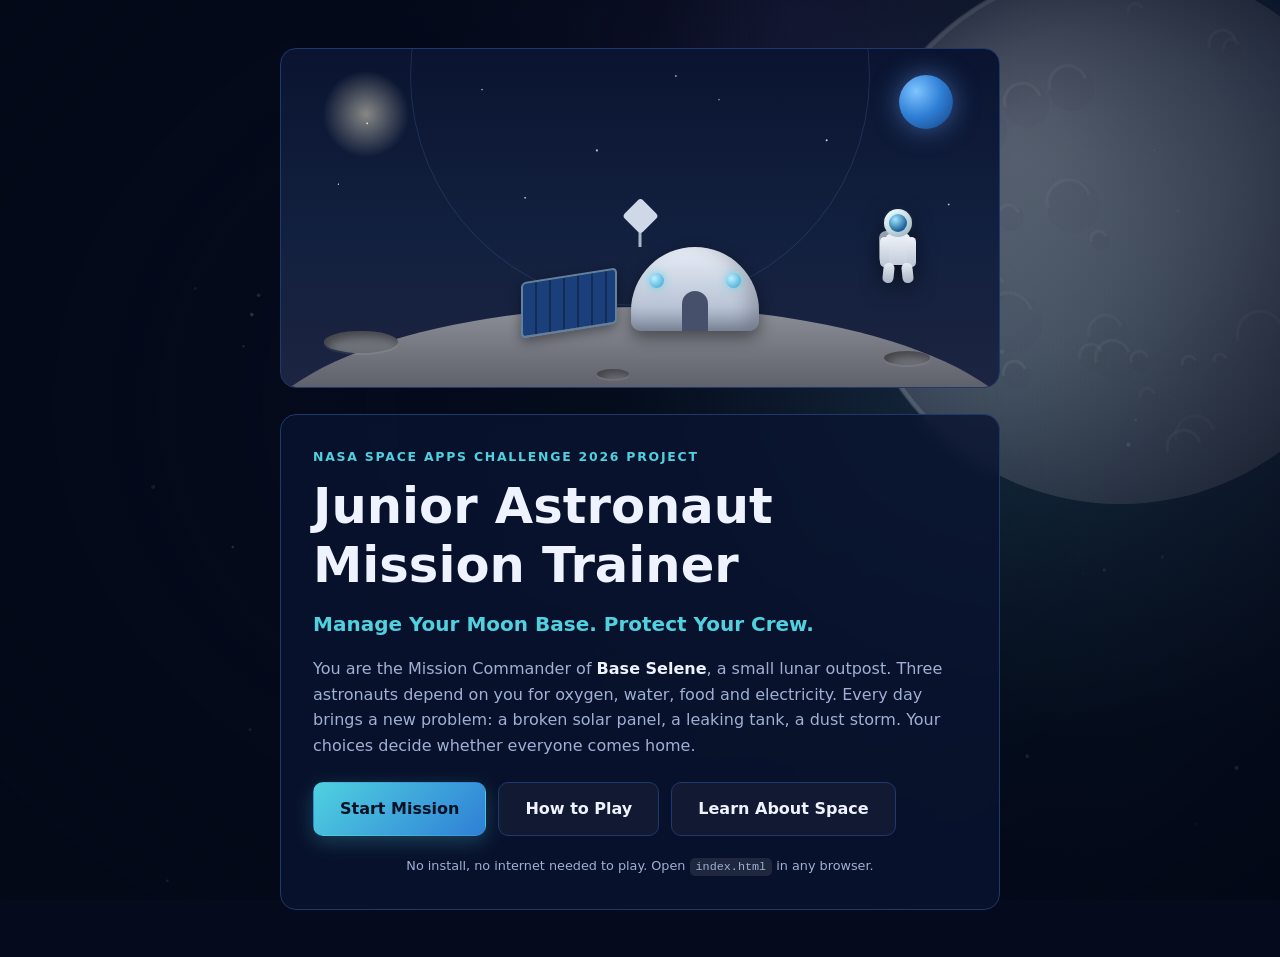
==== index.html @ 4453ef36 "Add files via upload" ====
<!DOCTYPE html>
<html lang="en">
<head>
  <meta charset="UTF-8">
  <meta name="viewport" content="width=device-width, initial-scale=1.0">
  <title>Junior Astronaut Mission Trainer</title>
  <meta name="description" content="An educational browser game where you run a Moon Base and keep your astronauts alive.">
  <link rel="stylesheet" href="style.css">
</head>
<body>

<!-- The animated space background: stars, drifting colour clouds and
     the slowly turning Moon. Drawn by fx.js on one canvas, behind
     everything. If the canvas cannot start, the page still works. -->
<canvas id="space-bg" aria-hidden="true"></canvas>
<div class="vignette" aria-hidden="true"></div>

<!-- ============================================================
     SCREEN 1: WELCOME
     ============================================================ -->
<section id="screen-welcome" class="screen screen-center">
  <div class="moon-scene" aria-hidden="true">
    <div class="stars"></div>
    <div class="earth"></div>
    <div class="sun-glow"></div>
    <div class="orbital-ring"></div>
    <div class="ground"></div>
    <div class="crater crater-a"></div>
    <div class="crater crater-b"></div>
    <div class="crater crater-c"></div>
    <div class="base">
      <div class="solar-array"></div>
      <div class="dome">
        <span class="dome-door"></span>
        <span class="dome-window w1"></span>
        <span class="dome-window w2"></span>
      </div>
      <div class="antenna"></div>
    </div>
    <div class="astronaut">
      <span class="astro-pack"></span>
      <span class="astro-body"></span>
      <span class="astro-arm arm-left"></span>
      <span class="astro-arm arm-right"></span>
      <span class="astro-leg leg-left"></span>
      <span class="astro-leg leg-right"></span>
      <span class="astro-helmet"><i class="astro-visor"></i></span>
    </div>
  </div>

  <div class="welcome-card">
    <p class="eyebrow">NASA Space Apps Challenge 2026 Project</p>
    <h1>Junior Astronaut<br>Mission Trainer</h1>
    <p class="subtitle">Manage Your Moon Base. Protect Your Crew.</p>

    <p class="intro">
      You are the Mission Commander of <strong>Base Selene</strong>, a small lunar outpost.
      Three astronauts depend on you for oxygen, water, food and electricity.
      Every day brings a new problem: a broken solar panel, a leaking tank, a dust storm.
      Your choices decide whether everyone comes home.
    </p>

    <div class="welcome-actions">
      <button id="btn-start" class="btn btn-primary" type="button">Start Mission</button>
      <button id="btn-howto" class="btn btn-ghost" type="button">How to Play</button>
      <button id="btn-learn" class="btn btn-ghost" type="button">Learn About Space</button>
    </div>

    <p class="tiny-note">
      No install, no internet needed to play. Open <code>index.html</code> in any browser.
    </p>
  </div>
</section>


<!-- ============================================================
     SCREEN 2: HOW TO PLAY
     ============================================================ -->
<section id="screen-howto" class="screen screen-center" hidden>
  <div class="page-card">
    <h1>How to Play</h1>

<h2>The goal</h2>
    <p>
      You are the Commander walking around Base Selene. Keep all three astronauts
      healthy, complete all <strong>6 mission objectives</strong>, and do it inside
      <strong>16 mission days</strong>. If a vital resource or crew health reaches
      zero, the mission fails.
    </p>

    <h2>Moving around</h2>
    <table class="controls-table">
      <tr><td><kbd>A</kbd> <kbd>D</kbd></td><td>or <kbd>&larr;</kbd> <kbd>&rarr;</kbd></td><td>Walk left and right</td></tr>
      <tr><td><kbd>W</kbd> / <kbd>Space</kbd></td><td>or <kbd>&uarr;</kbd></td><td>Jump &mdash; reach floating supply canisters</td></tr>
      <tr><td><kbd>E</kbd></td><td></td><td>Interact with the station you are standing at</td></tr>
      <tr><td><kbd>Esc</kbd></td><td></td><td>Pause or resume</td></tr>
    </table>
    <p class="tiny-note" style="text-align:left">
      On a phone use the on-screen buttons. On a keyboard you can also press
      <kbd>1</kbd> <kbd>2</kbd> <kbd>3</kbd> to pick a decision option.
    </p>

    <h2>Every action costs a day</h2>
    <ol class="steps">
      <li>Walk to a station marked with a glowing <span class="marker-demo">!</span></li>
      <li>Press <kbd>E</kbd>. A panel opens showing the situation.</li>
      <li>Pick an option. Each option really changes your resources.</li>
      <li>Read what your choice did, and <em>why</em>.</li>
      <li>Press <em>Finish and End Day</em>. Only then does the day tick over.</li>
    </ol>
    <p>
      Time is a resource here. Walking around is free, but every station you
      actually use costs one of your sixteen days.
    </p>

    <h2>Stations</h2>
    <ul class="key-list">
      <li><strong>Habitat</strong> &mdash; crew health and rest.</li>
      <li><strong>Oxygen System</strong> &mdash; air supply and the CO2 scrubber.</li>
      <li><strong>Water Recycler</strong> &mdash; the loop that reuses water.</li>
      <li><strong>Food Station</strong> &mdash; hydroponics and food stores.</li>
      <li><strong>Solar Panels</strong> &mdash; electricity generation.</li>
      <li><strong>Supply Depot</strong> &mdash; spare parts, rations and the rover.</li>
      <li><strong>Mission Console</strong> &mdash; objectives and mission status.</li>
    </ul>

    <h2>The resources</h2>
    <ul class="key-list">
      <li><span class="chip chip-o2">Oxygen</span> for breathing. It is never recycled in this simplified game.</li>
      <li><span class="chip chip-water">Water</span> for drinking, washing and growing food.</li>
      <li><span class="chip chip-food">Food</span> the crew eats every day.</li>
      <li><span class="chip chip-power">Electricity</span> made by solar panels and spent by everything else.</li>
      <li><span class="chip chip-health">Crew Health</span> drops when a vital resource runs low.</li>
    </ul>

    <h2>Important</h2>
    <p>
      The numbers in this game are <strong>simplified teaching values</strong>, not real NASA
      operational measurements. Real life support engineering is far more complex.
    </p>

    <div class="welcome-actions">
      <button class="btn btn-primary js-go-start" type="button">Start Mission</button>
      <button class="btn btn-ghost js-go-welcome" type="button">Back</button>
    </div>
  </div>
</section>


<!-- ============================================================
     SCREEN 3: LEARN ABOUT SPACE
     ============================================================ -->
<section id="screen-learn" class="screen" hidden>
  <div class="page-card">
    <h1>Learn About Space</h1>
    <p class="page-lead">
      Real science and game rules are two different things. Every card below is labelled.
      <span class="tag tag-fact">REAL SCIENCE</span> cards come from published NASA and
      scientific sources. <span class="tag tag-game">GAME RULE</span> cards are invented
      for teaching and are not real measurements.
    </p>

    <div class="learn-grid">

      <article class="learn-card">
        <h3>The Moon's environment</h3>
        <p><span class="tag tag-fact">REAL SCIENCE</span></p>
        <p>
          The Moon has almost no atmosphere &mdash; only a very thin exosphere, far too thin to breathe.
          It has no global magnetic field like Earth's. Because it does not keep an atmosphere,
          the temperature on the surface swings enormously between day and night, and its surface
          is constantly bombarded by radiation from the Sun and from space.
        </p>
        <p class="source">Source: NASA Science &mdash; Moon Facts; NASA lunar science mission pages.</p>
      </article>

      <article class="learn-card">
        <h3>Why astronauts need oxygen</h3>
        <p><span class="tag tag-fact">REAL SCIENCE</span></p>
        <p>
          Humans need oxygen to turn food into energy and cannot survive without it for more than
          a few minutes. On the Moon there is nothing to breathe, so a habitat must bring or make
          its own air. Inside a pressurised habitat astronauts wear normal clothing and breathe a
          mixture similar to Earth's air; only outside, in a spacesuit, do they carry oxygen tanks.
        </p>
        <p class="source">Source: NASA &mdash; spacesuit and life-support documentation.</p>
      </article>

      <article class="learn-card">
        <h3>Water is precious and reusable</h3>
        <p><span class="tag tag-fact">REAL SCIENCE</span></p>
        <p>
          A lunar base cannot ship every drop of water it needs, so real designs recover it.
          Water vapour in the air is condensed, urine and sweat are filtered and cleaned, and grey
          water is reused for washing and for plants. In 2008 NASA's LCROSS mission detected water
          ice at the lunar south pole, and later instruments found ice in permanently shadowed
          craters &mdash; a possible resource for a future base.
        </p>
        <p class="source">Source: NASA LCROSS mission results; NASA lunar exploration research.</p>
      </article>

      <article class="learn-card">
        <h3>Solar energy and the long lunar night</h3>
        <p><span class="tag tag-fact">REAL SCIENCE</span></p>
        <p>
          Apollo spacecraft and instruments on the Moon have used solar panels successfully.
          The catch is the lunar day and night cycle: one full cycle of sunlight and darkness
          takes about 29.5 Earth days, so any location spends roughly half of that time in
          darkness. That is exactly why a real lunar base needs batteries, and why a damaged
          solar panel is such a serious problem.
        </p>
        <p class="source">Source: NASA lunar science and mission pages.</p>
      </article>

      <article class="learn-card">
        <h3>Growing food off Earth</h3>
        <p><span class="tag tag-fact">REAL SCIENCE</span></p>
        <p>
          NASA has already grown plants inside space stations. The Advanced Plant Habitat,
          nicknamed &quot;Veggie&quot;, has been part of the International Space Station since 2016
          and has grown edible crops such as lettuce under artificial light. Moon or Mars bases
          would need hydroponics, grow lights and a controlled water system for the same reason.
        </p>
        <p class="source">Source: NASA &mdash; Advanced Plant Habitat / Veggie, International Space Station.</p>
      </article>

      <article class="learn-card">
        <h3>What makes lunar living hard</h3>
        <p><span class="tag tag-fact">REAL SCIENCE</span></p>
        <p>
          Lunar dust is sharp, clingy and electrostatically charged, so it gets into seals and
          scratches equipment. Gravity is about one sixth of Earth's, which changes how you move
          and how fluids behave. Getting supplies from Earth takes days, and Earth radio is far
          away &mdash; light takes about 1.3 seconds to travel there, so messages must wait.
        </p>
        <p class="source">Source: NASA lunar science and human exploration documentation.</p>
      </article>

      <article class="learn-card learn-card-game">
        <h3>About this game's numbers</h3>
        <p><span class="tag tag-game">GAME RULE</span></p>
        <p>
          Every bar in this game &mdash; oxygen, water, food, electricity, health &mdash; is a
          simplified teaching value chosen so the arithmetic stays easy to follow on paper.
          They are <strong>not</strong> NASA measurements, not flight-planning figures, and not
          predictions of what a real mission would look like. A real base has far more systems
          and far more ways to fail.
        </p>
      </article>

    </div>

    <div class="welcome-actions">
      <button class="btn btn-primary js-go-start" type="button">Start Mission</button>
      <button class="btn btn-ghost js-go-welcome" type="button">Back</button>
    </div>
  </div>
</section>


<!-- ============================================================
     SCREEN 4: THE PLAYABLE 2D MOON BASE
     ============================================================ -->
<section id="screen-game" class="screen screen-game" hidden>
  <div class="stage">

    <!-- the 2D world. world.js draws everything into this -->
    <canvas id="game-canvas" aria-label="Moon Base game world"></canvas>

    <!-- ---------- heads up display ---------- -->
    <div class="hud">

      <div class="hud-top">
        <span class="base-badge">BASE SELENE</span>
        <span class="topbar-tag" id="status-pill">Mission In Progress</span>
        <span class="hud-spacer"></span>
        <span class="hud-chip">Day <strong id="stat-day">1</strong> / <span id="stat-max-days">16</span></span>
        <span class="hud-chip">Crew <strong id="stat-crew">3</strong></span>
        <button id="btn-pause" class="btn btn-ghost btn-small" type="button">Pause</button>
        <button id="btn-restart-quick" class="btn btn-ghost btn-small" type="button">Restart</button>
      </div>

      <div class="hud-left">
        <div class="hud-card">
          <h2 class="panel-title">Base Resources</h2>
          <div id="resource-grid" class="resource-grid"></div>
          <p class="disclaimer">
            <strong>Simulated game values.</strong> Simplified teaching numbers for this
            game. Not NASA operational data.
          </p>
        </div>
      </div>

      <div class="hud-right">
        <div class="hud-card">
          <h2 class="panel-title">Mission Progress</h2>
          <div class="progress-wrap">
            <div class="progress-head">
              <span id="progress-text">0 of 6 objectives complete</span>
              <span id="progress-percent">0%</span>
            </div>
            <div class="progress-track">
              <div id="progress-fill" class="progress-fill" style="width: 0%"></div>
            </div>
          </div>
          <div class="objective-box">
            <span class="objective-label">Current Objective</span>
            <p id="current-objective" class="objective-text">&mdash;</p>
          </div>
          <ul id="objective-list" class="objective-list"></ul>
        </div>
      </div>

    </div>

    <!-- ---------- station interaction panel ---------- -->
    <div id="station-panel" class="station-panel" hidden>
      <div class="panel-inner">
        <div class="event-head">
          <span id="event-kind" class="event-kind">System Check</span>
          <h2 class="panel-title" id="event-title">Station</h2>
        </div>

        <p id="event-story" class="event-story" aria-live="polite"></p>

        <div id="event-options" class="event-options"></div>

        <div id="event-result" class="event-result" hidden>
          <h3 id="result-heading">Consequence</h3>
          <p id="result-story" class="result-story"></p>
          <ul id="result-deltas" class="delta-list"></ul>
          <p id="result-lesson" class="result-lesson"></p>
        </div>

        <button id="btn-next-day" class="btn btn-primary btn-block" type="button" hidden>
          Finish and End Day
        </button>

        <p id="event-hint" class="event-hint" hidden>Choose an option. Every option changes your resources.</p>
      </div>
    </div>

    <!-- ---------- pause overlay ---------- -->
    <div id="pause-overlay" class="pause-overlay" hidden>
      <div class="pause-card">
        <h2>Paused</h2>
        <p>The mission clock is stopped.</p>
        <button class="btn btn-primary" type="button" onclick="togglePause()">Resume</button>
        <p class="tiny-note">Press <kbd>Esc</kbd> to resume</p>
      </div>
    </div>

    <!-- ---------- on-screen controls for phones ---------- -->
    <div class="touch-pad">
      <div class="touch-move">
        <button class="touch-btn" type="button" data-touch="left" aria-label="Move left">&#9664;</button>
        <button class="touch-btn" type="button" data-touch="right" aria-label="Move right">&#9654;</button>
      </div>
      <div class="touch-actions">
        <button class="touch-btn touch-interact" type="button" data-touch="interact" aria-label="Interact">E</button>
        <button class="touch-btn touch-jump" type="button" data-touch="jump" aria-label="Jump">&#9650;</button>
      </div>
    </div>

  </div>

  <!-- ---------- NASA panel (kept from the previous version) ---------- -->
  <section class="panel panel-nasa nasa-below">
    <h2 class="panel-title">NASA Open Data</h2>
    <p class="nasa-intro">
      Real records from the NASA Image and Video Library, loaded live when you have internet.
      The game does <strong>not</strong> need this to work.
    </p>
    <div id="nasa-status" class="nasa-status">Loading NASA Open Data&hellip;</div>
    <ul id="nasa-list" class="nasa-list"></ul>
  </section>
</section>


<!-- ============================================================
     SCREEN 5: RESULTS
     ============================================================ -->
<section id="screen-result" class="screen screen-center" hidden>
  <div class="page-card result-card">
    <p class="eyebrow" id="result-eyebrow">Mission Complete</p>
    <h1 id="result-title">Mission Success</h1>
    <p id="result-subtitle" class="subtitle"></p>

    <div class="score-ring-wrap">
      <div class="score-ring" id="score-ring">
        <span class="score-num" id="score-number">0</span>
        <span class="score-outof">out of 100</span>
      </div>
    </div>

    <div class="result-grid">
      <div class="result-card-mini">
        <span class="rm-label">Astronaut Survival</span>
        <span class="rm-value" id="r-survival">&mdash;</span>
      </div>
      <div class="result-card-mini">
        <span class="rm-label">Days Survived</span>
        <span class="rm-value" id="r-days">&mdash;</span>
      </div>
      <div class="result-card-mini">
        <span class="rm-label">Objectives</span>
        <span class="rm-value" id="r-objectives">&mdash;</span>
      </div>
      <div class="result-card-mini">
        <span class="rm-label">Good Decisions</span>
        <span class="rm-value" id="r-decisions">&mdash;</span>
      </div>
    </div>

    <h3 class="result-section">Remaining Resources</h3>
    <div id="result-resources" class="result-resources"></div>

    <h3 class="result-section">Completed Objectives</h3>
    <ul id="result-objectives" class="objective-list"></ul>

    <h3 class="result-section">Performance Report</h3>
    <p id="result-report" class="result-report"></p>

    <h3 class="result-section">How to Improve Next Time</h3>
    <ul id="result-tips" class="tips-list"></ul>

    <div class="welcome-actions">
      <button id="btn-restart" class="btn btn-primary" type="button">Restart Mission</button>
      <button id="btn-learn-again" class="btn btn-ghost" type="button">Learn About Space</button>
      <button id="btn-home" class="btn btn-ghost" type="button">Home</button>
    </div>

    <p class="tiny-note">
      Scores and resource values in this game are simplified simulations for learning,
      not NASA operational data.
    </p>
  </div>
</section>

<script src="sprites.js"></script>
<script src="script.js"></script>
<script src="world.js"></script>
<script src="fx.js"></script>
</body>
</html>
---- style.css ----
/* ============================================================
   Junior Astronaut Mission Trainer - stylesheet
   Plain CSS3. No frameworks, no external files.
   ============================================================ */

/* ---------- 1. RESET AND BASE ---------- */

* {
  box-sizing: border-box;          /* makes padding not break the width math */
  margin: 0;
  padding: 0;
}

:root {
  --navy-900: #050b1c;
  --navy-800: #0a1430;
  --navy-700: #101d42;
  --navy-600: #172a56;
  --line: #22376b;

  --cyan: #4fd1e0;
  --cyan-dim: #2b9fb0;
  --blue: #6aa6ff;
  --white: #eef3ff;
  --grey: #9fb0d4;

  --good: #4ade80;
  --warn: #fbbf24;
  --bad: #fb7185;

  --radius: 16px;
  --radius-sm: 10px;
}

html, body {
  min-height: 100%;
}

body {
  background: var(--navy-900);
  color: var(--white);
  font-family: "Segoe UI", "Trebuchet MS", system-ui, -apple-system, Arial, sans-serif;
  font-size: 16px;
  line-height: 1.6;
  overflow-x: hidden;              /* stops sideways scrolling on small phones */
  -webkit-text-size-adjust: 100%;
}

/* ---------- 1b. ANIMATED SPACE BACKGROUND ---------- */

/* One canvas sits behind every screen. fx.js draws the stars,
   the drifting colour clouds and the turning Moon onto it. */
#space-bg {
  position: fixed;
  top: 0;
  left: 0;
  width: 100%;
  height: 100%;
  z-index: 0;
  pointer-events: none;   /* never blocks a click */
  display: block;
}

/* A soft dark edge that makes text easier to read over the sky. */
.vignette {
  position: fixed;
  inset: 0;
  z-index: 0;
  pointer-events: none;
  background:
    radial-gradient(ellipse at 50% 45%, transparent 30%, rgba(3, 7, 20, .55) 100%);
}

h1, h2, h3 { line-height: 1.2; overflow-wrap: break-word; }
p { overflow-wrap: break-word; }
code {
  background: rgba(255, 255, 255, .09);
  padding: 2px 6px;
  border-radius: 5px;
  font-size: .92em;
}

/* ---------- 2. SCREENS ---------- */

.screen {
  min-height: 100vh;
  padding: 20px;
  max-width: 1240px;
  margin: 0 auto;
  position: relative;
  z-index: 1;            /* sits above the canvas background */
}

.screen[hidden] { display: none; }

.screen-center {
  display: flex;
  flex-direction: column;
  align-items: center;
  justify-content: center;
  gap: 26px;
  padding-top: 48px;
  padding-bottom: 48px;
}

/* ---------- 3. BUTTONS ---------- */

.btn {
  font: inherit;
  font-weight: 600;
  border: 1px solid transparent;
  border-radius: var(--radius-sm);
  padding: 13px 26px;
  cursor: pointer;
  color: var(--white);
  background: rgba(255, 255, 255, .06);
  transition: transform .15s ease, background .2s ease, box-shadow .2s ease;
}

.btn:hover:not(:disabled) { background: rgba(255, 255, 255, .13); }
.btn:active:not(:disabled) { transform: translateY(1px); }
.btn:disabled { opacity: .45; cursor: not-allowed; }

.btn:focus-visible {
  outline: 3px solid var(--cyan);
  outline-offset: 3px;
}

.btn-primary {
  background: linear-gradient(135deg, var(--cyan), #2f7fd6);
  color: #041225;
  box-shadow: 0 6px 20px rgba(79, 209, 224, .25);
}
.btn-primary:hover:not(:disabled) {
  background: linear-gradient(135deg, #6fe0ec, #3a8fe4);
}

.btn-ghost {
  border-color: var(--line);
  background: rgba(255, 255, 255, .04);
}

.btn-small { padding: 7px 14px; font-size: .85rem; }
.btn-block { width: 100%; margin-top: 18px; }

.btn-option {
  display: block;
  width: 100%;
  text-align: left;
  background: rgba(20, 38, 78, .75);
  border: 1px solid var(--line);
  border-left: 4px solid var(--cyan-dim);
  border-radius: var(--radius-sm);
  padding: 14px 16px;
  margin-bottom: 10px;
  font: inherit;
  color: var(--white);
  cursor: pointer;
  transition: background .2s ease, border-color .2s ease, transform .15s ease;
}

.btn-option:hover:not(:disabled) {
  background: rgba(32, 62, 122, .9);
  border-left-color: var(--cyan);
  transform: translateX(3px);
}

.btn-option .opt-label {
  display: block;
  font-weight: 700;
  margin-bottom: 3px;
}

.btn-option .opt-hint {
  display: block;
  font-size: .88rem;
  color: var(--grey);
}

.welcome-actions {
  display: flex;
  flex-wrap: wrap;
  gap: 12px;
  margin-top: 24px;
}

/* ---------- 4. WELCOME SCREEN ---------- */

.moon-scene {
  position: relative;
  width: 100%;
  max-width: 720px;
  height: 300px;
  border-radius: var(--radius);
  overflow: hidden;
  background: linear-gradient(180deg, #0a1430 0%, #12203f 55%, #1c2440 100%);
  border: 1px solid var(--line);
}

.stars {
  position: absolute;
  inset: 0;
  background-image:
    radial-gradient(1.4px 1.4px at 12% 22%, #fff, transparent),
    radial-gradient(1.2px 1.2px at 28% 12%, #cfe4ff, transparent),
    radial-gradient(1.6px 1.6px at 44% 30%, #fff, transparent),
    radial-gradient(1.1px 1.1px at 61% 15%, #a8d8ff, transparent),
    radial-gradient(1.5px 1.5px at 76% 27%, #fff, transparent),
    radial-gradient(1.2px 1.2px at 88% 11%, #dbe9ff, transparent),
    radial-gradient(1.3px 1.3px at 34% 44%, #fff, transparent),
    radial-gradient(1.1px 1.1px at 8% 40%, #fff, transparent),
    radial-gradient(1.4px 1.4px at 93% 46%, #cfe4ff, transparent),
    radial-gradient(1.2px 1.2px at 55% 8%, #fff, transparent);
  animation: twinkle 5s ease-in-out infinite alternate;
}

@keyframes twinkle {
  from { opacity: .55; }
  to   { opacity: 1; }
}

.earth {
  position: absolute;
  top: 26px; right: 46px;
  width: 54px; height: 54px;
  border-radius: 50%;
  background:
    radial-gradient(circle at 32% 30%, #7fc4ff 0%, #2f7fd6 48%, #14407f 100%);
  box-shadow: 0 0 26px rgba(106, 166, 255, .5);
}

.sun-glow {
  position: absolute;
  top: 20px; left: 40px;
  width: 90px; height: 90px;
  border-radius: 50%;
  background: radial-gradient(circle, rgba(255, 246, 214, .5) 0%, transparent 68%);
}

.ground {
  position: absolute;
  left: -5%; right: -5%; bottom: -70px;
  height: 150px;
  border-radius: 50% 50% 0 0 / 100% 100% 0 0;
  background: linear-gradient(180deg, #8e9099 0%, #5d6069 55%, #3c3f47 100%);
}

.crater {
  position: absolute;
  bottom: 34px;
  border-radius: 50%;
  background: #6e7178;
  box-shadow: inset 4px 5px 8px rgba(0, 0, 0, .4), 0 2px 0 rgba(255, 255, 255, .07);
}
.crater-a { width: 74px; height: 22px; left: 6%; }
.crater-b { width: 46px; height: 14px; left: 84%; bottom: 22px; }
.crater-c { width: 32px; height: 10px; left: 44%; bottom: 8px; }

.base {
  position: absolute;
  left: 50%;
  bottom: 56px;
  transform: translateX(-50%);
  display: flex;
  align-items: flex-end;
  gap: 14px;
}

.dome {
  position: relative;
  width: 128px;
  height: 84px;
  border-radius: 64px 64px 10px 10px;
  background: linear-gradient(180deg, #e9eef7 0%, #b9c4d6 70%, #8f9bb0 100%);
  box-shadow: inset -10px -6px 18px rgba(0, 0, 0, .22), 0 6px 16px rgba(0, 0, 0, .45);
}

.dome-door {
  position: absolute;
  bottom: 0; left: 50%;
  transform: translateX(-50%);
  width: 26px; height: 40px;
  border-radius: 13px 13px 0 0;
  background: #46506a;
}

.dome-window {
  position: absolute;
  top: 26px;
  width: 15px; height: 15px;
  border-radius: 50%;
  background: radial-gradient(circle at 35% 35%, #bfefff, #2f9fd0);
  box-shadow: 0 0 10px rgba(79, 209, 224, .75);
}
.dome-window.w1 { left: 18px; }
.dome-window.w2 { right: 18px; }

.solar-array {
  width: 96px;
  height: 56px;
  border-radius: 5px;
  background:
    repeating-linear-gradient(90deg, #1b3f7a 0 12px, #122c56 12px 14px),
    repeating-linear-gradient(0deg, transparent 0 17px, #0d2144 17px 19px);
  border: 2px solid #64809f;
  transform: skewY(-9deg);
  box-shadow: 0 4px 12px rgba(0, 0, 0, .4);
}

.antenna {
  position: absolute;
  bottom: 84px; left: 50%;
  width: 3px; height: 40px;
  background: #a9b6c8;
  transform: translateX(-50%);
}
.antenna::before {
  content: "";
  position: absolute;
  top: -4px; left: 50%;
  transform: translateX(-50%) rotate(45deg);
  width: 26px; height: 26px;
  border-radius: 4px;
  background: #cfd8e6;
}

.welcome-card,
.page-card {
  width: 100%;
  max-width: 720px;
  background: rgba(10, 20, 48, .82);
  border: 1px solid var(--line);
  border-radius: var(--radius);
  padding: 32px;
  backdrop-filter: blur(6px);
}

.page-card { max-width: 880px; }

.eyebrow {
  font-size: .78rem;
  letter-spacing: .14em;
  text-transform: uppercase;
  color: var(--cyan);
  font-weight: 700;
}

.welcome-card h1 {
  font-size: clamp(1.85rem, 6.5vw, 3.1rem);
  margin: 10px 0 12px;
}

.subtitle {
  color: var(--cyan);
  font-weight: 600;
  font-size: clamp(1rem, 3.4vw, 1.25rem);
}

.intro,
.page-lead {
  color: var(--grey);
  margin-top: 16px;
}

.intro strong { color: var(--white); }

.tiny-note {
  margin-top: 20px;
  font-size: .8rem;
  color: var(--grey);
  text-align: center;
}

/* ---------- 5. HOW TO PLAY / LEARN PAGES ---------- */

.page-card h1 { font-size: clamp(1.6rem, 5vw, 2.3rem); margin-bottom: 14px; }
.page-card h2 {
  font-size: 1.1rem;
  color: var(--cyan);
  margin: 26px 0 8px;
}
.page-card p { color: var(--grey); }
.page-card p strong { color: var(--white); }

.steps, .key-list, .tips-list { margin: 10px 0 0 22px; color: var(--grey); }
.steps li, .key-list li, .tips-list li { margin-bottom: 8px; }

.chip {
  display: inline-block;
  padding: 1px 9px;
  border-radius: 999px;
  font-size: .78rem;
  font-weight: 700;
  color: #041225;
  margin-right: 6px;
}
.chip-o2     { background: #7fd4f5; }
.chip-water  { background: #6aa6ff; }
.chip-food   { background: #9ad36a; }
.chip-power  { background: #ffd166; }
.chip-health { background: #fb7185; }

.learn-grid {
  display: grid;
  grid-template-columns: repeat(auto-fit, minmax(270px, 1fr));
  gap: 16px;
  margin-top: 22px;
}

.learn-card {
  background: rgba(20, 38, 78, .55);
  border: 1px solid var(--line);
  border-radius: var(--radius-sm);
  padding: 18px;
}
.learn-card h3 { font-size: 1.02rem; margin-bottom: 10px; }
.learn-card p { font-size: .92rem; margin-bottom: 8px; }
.learn-card-game { border-color: rgba(251, 191, 36, .45); }

.source {
  font-size: .78rem !important;
  color: #7f92b8 !important;
  font-style: italic;
}

.tag {
  display: inline-block;
  font-size: .68rem;
  font-weight: 800;
  letter-spacing: .08em;
  padding: 2px 8px;
  border-radius: 5px;
}
.tag-fact { background: rgba(74, 222, 128, .18); color: var(--good); }
.tag-game { background: rgba(251, 191, 36, .18); color: var(--warn); }

/* ---------- 6. GAME DASHBOARD ---------- */

.topbar {
  display: flex;
  flex-wrap: wrap;
  gap: 14px;
  align-items: center;
  justify-content: space-between;
  background: rgba(10, 20, 48, .85);
  border: 1px solid var(--line);
  border-radius: var(--radius);
  padding: 14px 20px;
  margin-bottom: 18px;
}

.topbar-left, .topbar-right {
  display: flex;
  align-items: center;
  gap: 14px;
  flex-wrap: wrap;
}

.base-badge {
  font-weight: 800;
  letter-spacing: .12em;
  font-size: .85rem;
  color: var(--cyan);
}

.topbar-tag {
  font-size: .78rem;
  font-weight: 700;
  padding: 4px 12px;
  border-radius: 999px;
  background: rgba(106, 166, 255, .16);
  color: var(--blue);
  border: 1px solid rgba(106, 166, 255, .35);
}
.topbar-tag.status-danger  { background: rgba(251,113,133,.16); color: var(--bad);  border-color: rgba(251,113,133,.4); }
.topbar-tag.status-warning { background: rgba(251,191,36,.16);  color: var(--warn); border-color: rgba(251,191,36,.4); }
.topbar-tag.status-good    { background: rgba(74,222,128,.16);  color: var(--good); border-color: rgba(74,222,128,.4); }

.topbar-stat { text-align: right; line-height: 1.25; }
.topbar-label {
  display: block;
  font-size: .68rem;
  letter-spacing: .1em;
  text-transform: uppercase;
  color: var(--grey);
}
.topbar-value { font-size: 1rem; color: var(--white); }

.dashboard {
  display: grid;
  grid-template-columns: 1fr;
  gap: 18px;
  align-items: start;
}

.dash-col { display: grid; gap: 18px; min-width: 0; }

.panel {
  background: rgba(10, 20, 48, .82);
  border: 1px solid var(--line);
  border-radius: var(--radius);
  padding: 20px;
  min-width: 0;
}

.panel-title {
  font-size: .78rem;
  letter-spacing: .13em;
  text-transform: uppercase;
  color: var(--cyan);
  margin-bottom: 16px;
}

/* ---------- 7. RESOURCE CARDS ---------- */

.resource-grid {
  display: grid;
  grid-template-columns: repeat(auto-fit, minmax(150px, 1fr));
  gap: 12px;
}

.res-card {
  background: rgba(23, 42, 86, .55);
  border: 1px solid var(--line);
  border-radius: var(--radius-sm);
  padding: 13px 14px;
}

.res-top {
  display: flex;
  align-items: center;
  gap: 8px;
  margin-bottom: 9px;
}

.res-icon { font-size: 1.1rem; line-height: 1; }

.res-name {
  font-size: .78rem;
  font-weight: 700;
  letter-spacing: .04em;
  text-transform: uppercase;
  color: var(--grey);
}

.res-number {
  margin-left: auto;
  font-weight: 800;
  font-size: 1.02rem;
  font-variant-numeric: tabular-nums;
}

/* the tiny phone label is hidden until the layout needs it */
.res-short { display: none; }

.res-track {
  height: 9px;
  border-radius: 999px;
  background: rgba(0, 0, 0, .38);
  overflow: hidden;
}

.res-fill {
  height: 100%;
  border-radius: 999px;
  transition: width .5s ease;
}

.res-delta {
  font-size: .76rem;
  margin-top: 6px;
  min-height: 1.1em;
  color: var(--grey);
}
.res-delta.up   { color: var(--good); }
.res-delta.down { color: var(--bad); }

/* colour helper classes for each resource */
.fill-o2     { background: linear-gradient(90deg, #3aa8d8, #7fd4f5); }
.fill-water  { background: linear-gradient(90deg, #2f6fd0, #6aa6ff); }
.fill-food   { background: linear-gradient(90deg, #4f9e3a, #9ad36a); }
.fill-power  { background: linear-gradient(90deg, #d99a1c, #ffd166); }
.fill-health { background: linear-gradient(90deg, #d94a62, #fb7185); }

.res-card.low  { border-color: rgba(251, 191, 36, .6); }
.res-card.crit { border-color: rgba(251, 113, 133, .75); animation: pulse 1.6s ease-in-out infinite; }

@keyframes pulse {
  0%, 100% { box-shadow: 0 0 0 0 rgba(251, 113, 133, .35); }
  50%      { box-shadow: 0 0 0 7px rgba(251, 113, 133, 0); }
}

.disclaimer {
  margin-top: 14px;
  font-size: .76rem;
  color: #7f92b8;
  line-height: 1.5;
}
.disclaimer strong { color: var(--grey); }

/* ---------- 8. MISSION PROGRESS ---------- */

.progress-head {
  display: flex;
  justify-content: space-between;
  gap: 10px;
  font-size: .88rem;
  color: var(--grey);
  margin-bottom: 7px;
}

.progress-track {
  height: 12px;
  border-radius: 999px;
  background: rgba(0, 0, 0, .4);
  overflow: hidden;
}

.progress-fill {
  height: 100%;
  border-radius: 999px;
  background: linear-gradient(90deg, var(--cyan-dim), var(--cyan));
  transition: width .6s ease;
}

.objective-box {
  margin-top: 16px;
  padding: 13px 15px;
  border-radius: var(--radius-sm);
  background: rgba(79, 209, 224, .09);
  border: 1px solid rgba(79, 209, 224, .3);
}
.objective-label {
  font-size: .68rem;
  letter-spacing: .12em;
  text-transform: uppercase;
  color: var(--cyan);
  font-weight: 700;
}
.objective-text { font-size: .95rem; margin-top: 4px; }

.objective-list { list-style: none; margin-top: 14px; }

.objective-list li {
  display: flex;
  gap: 10px;
  align-items: flex-start;
  padding: 9px 0;
  border-top: 1px solid rgba(34, 55, 107, .6);
  font-size: .9rem;
  color: var(--grey);
}
.objective-list li.done { color: var(--good); }
.objective-list li.done .obj-icon { color: var(--good); }
.objective-list li.next { color: var(--white); }

.obj-icon { font-size: .95rem; line-height: 1.5; flex-shrink: 0; }

/* ---------- 9. EVENT PANEL ---------- */

.panel-event { border-color: rgba(79, 209, 224, .32); }

.event-head { margin-bottom: 10px; }

.event-kind {
  display: inline-block;
  font-size: .68rem;
  font-weight: 800;
  letter-spacing: .12em;
  text-transform: uppercase;
  color: var(--cyan);
  background: rgba(79, 209, 224, .12);
  border-radius: 5px;
  padding: 3px 9px;
  margin-bottom: 9px;
}

.event-story { color: var(--grey); margin-bottom: 16px; }
.event-story strong { color: var(--white); }

.event-hint {
  margin-top: 12px;
  font-size: .82rem;
  color: #7f92b8;
  text-align: center;
}
.event-hint[hidden] { display: none; }

.event-result {
  border-radius: var(--radius-sm);
  padding: 16px;
  margin-top: 16px;
  border: 1px solid var(--line);
  background: rgba(23, 42, 86, .5);
}
.event-result[hidden] { display: none; }

.event-result.good { border-color: rgba(74, 222, 128, .45); background: rgba(74, 222, 128, .07); }
.event-result.bad  { border-color: rgba(251, 113, 133, .45); background: rgba(251, 113, 133, .07); }
.event-result.warn { border-color: rgba(251, 191, 36, .45); background: rgba(251, 191, 36, .07); }

.event-result h3 { font-size: 1.05rem; margin-bottom: 8px; }
.result-story { font-size: .93rem; color: var(--grey); }
.result-story strong { color: var(--white); }

.delta-list { list-style: none; margin: 13px 0 0; display: grid; gap: 6px; }

.delta-list li {
  display: flex;
  justify-content: space-between;
  gap: 12px;
  font-size: .86rem;
  padding: 6px 11px;
  border-radius: 7px;
  background: rgba(0, 0, 0, .26);
}
.delta-list .d-good { color: var(--good); font-weight: 700; }
.delta-list .d-bad  { color: var(--bad);  font-weight: 700; }
.delta-list .d-neutral { color: var(--grey); font-weight: 600; }

.result-lesson {
  margin-top: 13px;
  font-size: .86rem;
  color: var(--blue);
  border-left: 3px solid rgba(106, 166, 255, .5);
  padding-left: 11px;
}

/* ---------- 10. NASA PANEL ---------- */

.panel-nasa { background: rgba(10, 20, 48, .65); }

.nasa-intro { font-size: .84rem; color: var(--grey); margin-bottom: 12px; }
.nasa-intro strong { color: var(--white); }

.nasa-status { font-size: .84rem; color: #7f92b8; margin-bottom: 10px; }
.nasa-status.error { color: var(--warn); }

.nasa-list {
  list-style: none;
  display: grid;
  grid-template-columns: repeat(auto-fit, minmax(180px, 1fr));
  gap: 9px;
}

.nasa-list li {
  background: rgba(23, 42, 86, .5);
  border: 1px solid var(--line);
  border-left: 3px solid var(--cyan-dim);
  border-radius: 8px;
  padding: 10px 12px;
}

.nasa-list .n-thumb {
  display: block;
  width: 100%;
  height: 96px;
  object-fit: cover;
  border-radius: 7px;
  margin-top: 8px;
  background: rgba(0, 0, 0, .3);
}
.nasa-list .n-title {
  display: block;
  font-size: .87rem;
  font-weight: 700;
  color: var(--white);
  overflow-wrap: anywhere;
}
.nasa-list .n-note {
  display: block;
  font-size: .78rem;
  color: var(--grey);
  margin-top: 3px;
}
.nasa-list .n-link {
  display: inline-block;
  margin-top: 5px;
  font-size: .76rem;
  color: var(--cyan);
  text-decoration: none;
  overflow-wrap: anywhere;
}
.nasa-list .n-link:hover { text-decoration: underline; }

/* ---------- 11. RESULTS SCREEN ---------- */

.result-card { max-width: 780px; }

.score-ring-wrap { display: flex; justify-content: center; margin: 26px 0 6px; }

.score-ring {
  width: 168px; height: 168px;
  border-radius: 50%;
  display: flex;
  flex-direction: column;
  align-items: center;
  justify-content: center;
  background: conic-gradient(var(--cyan) 0deg, var(--cyan-dim) 0deg, rgba(255,255,255,.08) 0deg);
  border: 8px solid rgba(255, 255, 255, .08);
  box-shadow: 0 10px 34px rgba(0, 0, 0, .45);
  transition: background .8s ease;
}

.score-num { font-size: 3.1rem; font-weight: 800; line-height: 1; }
.score-outof { font-size: .78rem; color: var(--grey); margin-top: 5px; }

.result-grid {
  display: grid;
  grid-template-columns: repeat(auto-fit, minmax(150px, 1fr));
  gap: 11px;
  margin: 24px 0 6px;
}

.result-card-mini {
  background: rgba(23, 42, 86, .55);
  border: 1px solid var(--line);
  border-radius: var(--radius-sm);
  padding: 13px;
  text-align: center;
}
.rm-label {
  display: block;
  font-size: .7rem;
  letter-spacing: .1em;
  text-transform: uppercase;
  color: var(--grey);
  margin-bottom: 5px;
}
.rm-value { display: block; font-weight: 800; font-size: 1.02rem; }

.result-section {
  font-size: .78rem;
  letter-spacing: .13em;
  text-transform: uppercase;
  color: var(--cyan);
  margin: 26px 0 12px;
}

.result-resources {
  display: grid;
  grid-template-columns: repeat(auto-fit, minmax(130px, 1fr));
  gap: 10px;
}

.res-summary {
  background: rgba(23, 42, 86, .5);
  border: 1px solid var(--line);
  border-radius: var(--radius-sm);
  padding: 11px 12px;
}
.res-summary .rs-name {
  font-size: .7rem;
  letter-spacing: .1em;
  text-transform: uppercase;
  color: var(--grey);
}
.res-summary .rs-value { font-size: 1.25rem; font-weight: 800; }
.res-summary .rs-track {
  height: 7px;
  border-radius: 999px;
  background: rgba(0, 0, 0, .4);
  margin-top: 7px;
  overflow: hidden;
}
.res-summary .rs-fill { height: 100%; border-radius: 999px; }

.result-report { font-size: .94rem; }

.tips-list { margin-top: 6px; }
.tips-list li::marker { color: var(--cyan); }

/* ---------- 12. RESPONSIVE (tablet and phone) ---------- */

@media (min-width: 900px) {
  .dashboard { grid-template-columns: minmax(0, 1fr) minmax(0, 1.25fr); }
  .moon-scene { height: 340px; }
}

@media (max-width: 640px) {
  body { font-size: 15px; }
  .screen { padding: 14px; }
  .welcome-card, .page-card, .panel { padding: 18px 16px; }
  .moon-scene { height: 230px; }
  .moon-scene .dome { width: 96px; height: 64px; }
  .moon-scene .solar-array { width: 68px; height: 40px; }
  .moon-scene .base { bottom: 44px; }
  .moon-scene .antenna { height: 28px; bottom: 64px; }
  .earth { width: 38px; height: 38px; top: 16px; right: 22px; }
  .sun-glow { width: 62px; height: 62px; top: 12px; left: 18px; }
  .welcome-actions .btn { width: 100%; }
  .topbar { padding: 12px 14px; }
  .topbar-left, .topbar-right { width: 100%; justify-content: space-between; }
  .topbar-stat { text-align: left; }
  .resource-grid { grid-template-columns: repeat(auto-fit, minmax(128px, 1fr)); }
  .score-ring { width: 142px; height: 142px; }
  .score-num { font-size: 2.6rem; }
}

/* ---------- 13. ACCESSIBILITY MOTION SETTING ---------- */

@media (prefers-reduced-motion: reduce) {
  *, *::before, *::after {
    animation-duration: .001ms !important;
    animation-iteration-count: 1 !important;
    transition-duration: .001ms !important;
  }
}

/* ---------- 14. FOCUS VISIBILITY FOR KEYBOARD USERS ---------- */

a:focus-visible,
button:focus-visible {
  outline: 3px solid var(--cyan);
  outline-offset: 3px;
}

/* ============================================================
   15. ANIMATION LAYER
   Everything here is decorative only. If a browser cannot
   animate any of it, the page still looks correct.
   ============================================================ */

/* ---------- 15a. Welcome scene motion ---------- */

/* The habitat gently bobs, as if the ground held it there. */
@keyframes baseFloat {
  0%, 100% { transform: translateX(-50%) translateY(0); }
  50%      { transform: translateX(-50%) translateY(-6px); }
}

.base {
  animation: baseFloat 7s ease-in-out infinite;
  will-change: transform;
}

/* Slow sweep of light across the solar array. */
@keyframes panelSweep {
  0%, 100% { filter: brightness(1); }
  50%      { filter: brightness(1.35); }
}

.solar-array {
  animation: panelSweep 9s ease-in-out infinite;
}

/* The habitat windows pulse like real interior lights. */
@keyframes windowGlow {
  0%, 100% { box-shadow: 0 0 8px rgba(79,209,224,.55); }
  50%      { box-shadow: 0 0 16px rgba(79,209,224,.95); }
}

.dome-window {
  animation: windowGlow 3.4s ease-in-out infinite;
}
.dome-window.w2 { animation-delay: 1.1s; }

/* The beacon on the antenna blinks. */
@keyframes beacon {
  0%, 84%, 100% { background: #cfd8e6; box-shadow: 0 0 5px rgba(207,216,230,.5); }
  92%           { background: #ff8080; box-shadow: 0 0 14px rgba(255,128,128,1); }
}

.antenna::before {
  animation: beacon 4s linear infinite;
}

/* A faint orbit arc behind the scene. */
.orbital-ring {
  position: absolute;
  top: 8%; left: 50%;
  width: 460px; height: 460px;
  margin: -230px 0 0 -230px;
  border: 1px solid rgba(106, 166, 255, .16);
  border-radius: 50%;
  animation: orbitSpin 42s linear infinite;
}
.orbital-ring::after {
  content: "";
  position: absolute;
  top: -3px; left: 50%;
  width: 6px; height: 6px;
  margin-left: -3px;
  border-radius: 50%;
  background: var(--cyan);
  box-shadow: 0 0 10px var(--cyan);
}

@keyframes orbitSpin {
  from { transform: rotate(0deg); }
  to   { transform: rotate(360deg); }
}

/* ---------- 15b. The floating astronaut ---------- */

.astronaut {
  --astro-scale: 1;
  position: absolute;
  right: 11%;
  bottom: 104px;
  width: 44px;
  height: 76px;
  animation: astronautFloat 6.5s ease-in-out infinite;
  filter: drop-shadow(0 6px 10px rgba(0, 0, 0, .5));
}

@keyframes astronautFloat {
  0%, 100% { transform: translateY(0) rotate(-3deg) scale(var(--astro-scale)); }
  50%      { transform: translateY(-16px) rotate(3deg) scale(var(--astro-scale)); }
}

.astro-pack {
  position: absolute;
  top: 24px; left: 50%;
  width: 30px; height: 34px;
  margin-left: -19px;
  border-radius: 7px;
  background: linear-gradient(180deg, #9aa5b6, #6d7889);
}

.astro-body {
  position: absolute;
  top: 26px; left: 50%;
  width: 26px; height: 32px;
  margin-left: -13px;
  border-radius: 8px 8px 6px 6px;
  background: linear-gradient(180deg, #f2f5fa, #c3ccdb);
}

.astro-arm {
  position: absolute;
  top: 30px;
  width: 9px; height: 30px;
  border-radius: 5px;
  background: linear-gradient(180deg, #eef2f8, #b9c3d3);
  transform-origin: top center;
}
.arm-left  { left: 4px;  --sway: 16deg;  animation: armSway 3.1s ease-in-out infinite; }
.arm-right { right: 4px; --sway: -16deg; animation: armSway 3.1s ease-in-out infinite reverse; }

/* Uses the separate `rotate` property so it never fights the
   transform of another animation. */
@keyframes armSway {
  0%, 100% { rotate: 0deg; }
  50%      { rotate: var(--sway); }
}

.astro-leg {
  position: absolute;
  top: 56px;
  width: 11px; height: 20px;
  border-radius: 5px;
  background: linear-gradient(180deg, #e6ebf3, #aab4c5);
}
.leg-left  { left: 7px;  transform: rotate(6deg); }
.leg-right { right: 7px; transform: rotate(-6deg); }

.astro-helmet {
  position: absolute;
  top: 2px; left: 50%;
  width: 28px; height: 28px;
  margin-left: -14px;
  border-radius: 50%;
  background: linear-gradient(160deg, #ffffff, #cfd7e4);
  box-shadow: inset -3px -3px 6px rgba(0, 0, 0, .18);
}

.astro-visor {
  position: absolute;
  inset: 5px;
  border-radius: 50%;
  background: radial-gradient(circle at 35% 30%, #9fe8ff, #1c5f96 70%);
  box-shadow: 0 0 9px rgba(79, 209, 224, .6);
}

/* ---------- 15c. Panels lift and glow on hover ---------- */

.panel {
  transition: transform .28s cubic-bezier(.2,.9,.3,1), box-shadow .28s ease, border-color .28s ease;
}

.panel:hover {
  transform: translateY(-3px);
  border-color: rgba(79, 209, 224, .42);
  box-shadow: 0 16px 44px rgba(3, 10, 30, .6), 0 0 0 1px rgba(79, 209, 224, .12);
}

.res-card {
  transition: transform .25s cubic-bezier(.2,.9,.3,1), border-color .25s ease, box-shadow .25s ease;
}

.res-card:hover {
  transform: translateY(-3px) scale(1.015);
  border-color: rgba(79, 209, 224, .5);
  box-shadow: 0 10px 26px rgba(3, 10, 30, .5);
}

/* A soft highlight travels along each bar. */
.res-fill {
  position: relative;
  overflow: hidden;
}

.res-fill::after {
  content: "";
  position: absolute;
  inset: 0;
  background: linear-gradient(90deg, transparent, rgba(255, 255, 255, .42), transparent);
  transform: translateX(-100%);
  animation: barShine 3.6s ease-in-out infinite;
}

@keyframes barShine {
  0%, 65%  { transform: translateX(-100%); }
  85%, 100% { transform: translateX(100%); }
}

.progress-fill {
  position: relative;
  overflow: hidden;
}

.progress-fill::after {
  content: "";
  position: absolute;
  inset: 0;
  background: linear-gradient(90deg, transparent, rgba(255, 255, 255, .5), transparent);
  transform: translateX(-100%);
  animation: barShine 3.2s ease-in-out infinite;
}

/* Buttons glow on hover. */
.btn-primary {
  transition: transform .18s ease, background .22s ease, box-shadow .22s ease;
}

.btn-primary:hover:not(:disabled) {
  transform: translateY(-2px);
  box-shadow: 0 12px 30px rgba(79, 209, 224, .45);
}

.btn-option:hover:not(:disabled) {
  box-shadow: -4px 0 0 0 var(--cyan), 0 8px 26px rgba(3, 10, 30, .55);
}

/* The score ring breathes once the mission ends. */
@keyframes ringPulse {
  0%, 100% { box-shadow: 0 10px 34px rgba(0, 0, 0, .45), 0 0 0 0 rgba(79, 209, 224, .35); }
  50%      { box-shadow: 0 10px 34px rgba(0, 0, 0, .45), 0 0 0 16px rgba(79, 209, 224, 0); }
}

.score-ring { animation: ringPulse 4.2s ease-in-out infinite; }

/* ---------- 15d. Learning cards fade in on scroll ---------- */

.reveal-on-scroll { opacity: 0; }

/* ---------- 15e. fx.js helper elements ---------- */

.fx-ripple {
  position: absolute;
  border-radius: 50%;
  background: rgba(255, 255, 255, .35);
  transform: translate(-50%, -50%) scale(0);
  pointer-events: none;
  animation: rippleOut .6s ease-out forwards;
}

@keyframes rippleOut {
  to { transform: translate(-50%, -50%) scale(1); opacity: 0; }
}

.fx-confetti {
  position: fixed;
  width: 9px; height: 14px;
  border-radius: 2px;
  z-index: 90;
  pointer-events: none;
  will-change: transform, opacity;
}

.fx-flash {
  position: fixed;
  inset: 0;
  z-index: 80;
  pointer-events: none;
}

/* ---------- 15f. Buttons need position for the ripple ---------- */

.btn, .btn-option { position: relative; overflow: hidden; }

/* ---------- 15g. Reduce motion: stop all decorative loops ---------- */

@media (prefers-reduced-motion: reduce) {
  .base,
  .solar-array,
  .dome-window,
  .antenna::before,
  .orbital-ring,
  .astronaut,
  .arm-left,
  .arm-right,
  .res-fill::after,
  .progress-fill::after,
  .score-ring {
    animation: none !important;
  }

  .reveal-on-scroll { opacity: 1; }

  .panel:hover,
  .res-card:hover,
  .btn-primary:hover:not(:disabled) {
    transform: none;
  }

  .orbital-ring::after { opacity: 0; }
}

/* ---------- 15h. Shrink the welcome scene art on phones ---------- */

@media (max-width: 640px) {
  .astronaut { --astro-scale: .78; right: 6%; bottom: 86px; }
  .orbital-ring { width: 300px; height: 300px; margin: -150px 0 0 -150px; opacity: .7; }
}

/* ============================================================
   16. THE 2D GAME STAGE
   ============================================================ */

.screen-game {
  padding: 0;
  max-width: none;
  min-height: 100vh;
}

.stage {
  position: relative;
  width: 100%;
  height: 78vh;
  height: 78dvh;
  min-height: 430px;
  overflow: hidden;
  background: #050b1c;
  border-bottom: 1px solid var(--line);
}

#game-canvas {
  display: block;
  width: 100%;
  height: 100%;
  touch-action: none;          /* the player, not the page, handles drags */
}

/* ---------- HUD ---------- */

.hud {
  position: absolute;
  inset: 0;
  pointer-events: none;        /* never blocks a click on the world */
  z-index: 5;
}

.hud-top {
  position: absolute;
  top: 0; left: 0; right: 0;
  display: flex;
  align-items: center;
  gap: 10px;
  flex-wrap: wrap;
  padding: 10px 14px;
  background: linear-gradient(180deg, rgba(5, 11, 28, .92), rgba(5, 11, 28, 0));
}

.hud-spacer { flex: 1 1 auto; }

.hud-chip {
  font-size: .78rem;
  font-weight: 700;
  color: var(--grey);
  background: rgba(10, 20, 48, .8);
  border: 1px solid var(--line);
  border-radius: 999px;
  padding: 5px 12px;
  white-space: nowrap;
}

.hud-chip strong { color: var(--white); font-size: .95rem; }

.hud-top .btn { pointer-events: auto; }

.hud-left  { position: absolute; top: 62px; left: 14px; width: 260px; }
.hud-right { position: absolute; top: 62px; right: 14px; width: 280px; }

.hud-card {
  pointer-events: auto;
  background: rgba(7, 14, 34, .84);
  border: 1px solid var(--line);
  border-radius: 14px;
  padding: 14px;
  backdrop-filter: blur(6px);
  max-height: calc(100% - 90px);
  overflow-y: auto;
}

.hud-card .panel-title { margin-bottom: 12px; }
.hud-card .disclaimer { font-size: .68rem; }
.hud-card:hover { transform: none; box-shadow: none; }

/* one resource per row, so long names like "Electricity" are never clipped */
.hud-card .resource-grid { grid-template-columns: 1fr; gap: 7px; }
.hud-card .res-card { padding: 8px 10px; }
.hud-card .res-name { font-size: .62rem; letter-spacing: .03em; }
.hud-card .res-number { font-size: .95rem; }

.hud-card .objective-list li { font-size: .82rem; padding: 7px 0; }

.nasa-below {
  margin: 18px auto;
  max-width: 1240px;
}

/* ---------- station interaction panel ---------- */

.station-panel {
  position: absolute;
  inset: 0;
  z-index: 20;
  display: flex;
  align-items: center;
  justify-content: center;
  padding: 18px;
  background: rgba(3, 7, 20, .68);
  backdrop-filter: blur(3px);
  pointer-events: auto;
  animation: panelIn .28s cubic-bezier(.2, .9, .3, 1);
}

.station-panel[hidden] { display: none; }

@keyframes panelIn {
  from { opacity: 0; }
  to   { opacity: 1; }
}

.panel-inner {
  width: 100%;
  max-width: 560px;
  max-height: 100%;
  overflow-y: auto;
  background: rgba(10, 20, 48, .97);
  border: 1px solid var(--cyan-dim);
  border-radius: 18px;
  padding: 24px;
  box-shadow: 0 24px 70px rgba(0, 0, 0, .6);
  animation: panelRise .32s cubic-bezier(.2, .9, .3, 1);
}

@keyframes panelRise {
  from { opacity: 0; transform: translateY(22px) scale(.97); }
  to   { opacity: 1; transform: translateY(0) scale(1); }
}

.station-readout {
  background: rgba(23, 42, 86, .6);
  border: 1px solid var(--line);
  border-radius: var(--radius-sm);
  padding: 13px 15px;
  margin-bottom: 14px;
  font-size: .92rem;
  color: var(--white);
}

.station-done {
  font-size: .88rem;
  color: var(--good);
  background: rgba(74, 222, 128, .1);
  border: 1px solid rgba(74, 222, 128, .3);
  border-radius: var(--radius-sm);
  padding: 11px 14px;
  margin-bottom: 14px;
}

/* ---------- pause overlay ---------- */

.pause-overlay {
  position: absolute;
  inset: 0;
  z-index: 30;
  display: flex;
  align-items: center;
  justify-content: center;
  background: rgba(3, 7, 20, .78);
  pointer-events: auto;
}

.pause-overlay[hidden] { display: none; }

.pause-card {
  background: rgba(10, 20, 48, .96);
  border: 1px solid var(--line);
  border-radius: 18px;
  padding: 30px 36px;
  text-align: center;
}

.pause-card h2 { font-size: 1.6rem; margin-bottom: 8px; }
.pause-card p { color: var(--grey); margin-bottom: 18px; }

/* ---------- on-screen controls ---------- */

.touch-pad {
  display: none;
  position: absolute;
  left: 0; right: 0; bottom: 0;
  z-index: 15;
  padding: 0 14px 14px;
  justify-content: space-between;
  align-items: flex-end;
  pointer-events: none;
}

.touch-move, .touch-actions {
  display: flex;
  gap: 12px;
  pointer-events: auto;
}

.touch-btn {
  width: 62px;
  height: 62px;
  border-radius: 18px;
  border: 2px solid var(--line);
  background: rgba(16, 30, 66, .85);
  color: var(--white);
  font-size: 1.5rem;
  font-weight: 800;
  cursor: pointer;
  user-select: none;
  -webkit-user-select: none;
  -webkit-tap-highlight-color: transparent;
  touch-action: none;
  transition: transform .1s ease, background .15s ease;
}

.touch-btn.pressed,
.touch-btn:active {
  transform: scale(.92);
  background: rgba(40, 78, 140, .95);
}

.touch-interact {
  background: rgba(79, 209, 224, .22);
  border-color: var(--cyan);
  color: var(--cyan);
  font-size: 1.35rem;
}

.touch-jump {
  background: rgba(255, 209, 102, .2);
  border-color: #ffd166;
  color: #ffd166;
}

@media (pointer: coarse), (max-width: 760px) {
  .touch-pad { display: flex; }
}

/* ---------- smaller screens ---------- */

@media (max-width: 900px) {
  /* The HUD becomes a slim stack at the top so the world keeps
     most of the screen on a phone. */
  .hud {
    display: flex;
    flex-direction: column;
    gap: 6px;
    padding: 0 8px;
    max-height: none;
    overflow: hidden;
  }

  .hud-top {
    position: static;
    padding: 6px 2px;
    gap: 6px;
    background: none;
  }

  .hud-top .base-badge { font-size: .68rem; }
  .hud-top .topbar-tag { font-size: .64rem; padding: 3px 8px; }
  .hud-chip { font-size: .64rem; padding: 3px 9px; }
  .hud-chip strong { font-size: .78rem; }
  .hud-top .btn-small { padding: 4px 9px; font-size: .7rem; }

  .hud-left, .hud-right { position: static; width: 100%; }

  .hud-card {
    padding: 8px 10px;
    border-radius: 11px;
    background: rgba(7, 14, 34, .82);
    /* the desktop rule uses calc(100% - 90px) which collapses to
       almost nothing once the card is in normal flow. Must reset it. */
    max-height: none;
    overflow: visible;
  }

  .hud-card .panel-title { display: none; }
  .hud-card .disclaimer { display: none; }
  .hud-card .objective-list { display: none; }

  /* five tiny bars in one row */
  .hud-card .resource-grid { grid-template-columns: repeat(5, 1fr); gap: 5px; }
  .hud-card .res-card { padding: 5px 4px; border-radius: 8px; }
  .hud-card .res-top { gap: 3px; margin-bottom: 5px; justify-content: center; }
  .hud-card .res-icon { font-size: .85rem; }
  .hud-card .res-name { display: none; }
  .hud-card .res-short {
    display: block;
    font-size: .56rem;
    font-weight: 800;
    letter-spacing: .02em;
    color: var(--grey);
  }
  .hud-card .res-number { margin-left: 0; font-size: .82rem; }
  .hud-card .res-delta { display: none; }
  .hud-card .res-track { height: 5px; }

  .progress-head { font-size: .7rem; margin-bottom: 4px; }
  .progress-track { height: 8px; }
  .hud-card .objective-box { margin-top: 7px; padding: 6px 9px; }
  .objective-label { font-size: .52rem; }
  .objective-text { font-size: .76rem; }

  .stage { height: 84vh; height: 84dvh; }
}

@media (max-width: 560px) {
  .touch-btn { width: 52px; height: 52px; font-size: 1.2rem; }
  .panel-inner { padding: 18px 16px; }
}

/* ---------- controls table on the How to Play page ---------- */

.controls-table {
  width: 100%;
  border-collapse: collapse;
  margin: 10px 0;
}

.controls-table td {
  padding: 8px 10px 8px 0;
  color: var(--grey);
  border-bottom: 1px solid rgba(34, 55, 107, .6);
  vertical-align: top;
}

.controls-table td:first-child { white-space: nowrap; }

kbd {
  display: inline-block;
  background: rgba(255, 255, 255, .1);
  border: 1px solid var(--line);
  border-bottom-width: 2px;
  border-radius: 6px;
  padding: 2px 8px;
  font-family: inherit;
  font-size: .82rem;
  font-weight: 700;
  color: var(--white);
}

.marker-demo {
  display: inline-block;
  background: #ffd166;
  color: #4a3208;
  border-radius: 6px;
  padding: 0 8px;
  font-weight: 800;
}

/* ---------- reduced motion ---------- */

@media (prefers-reduced-motion: reduce) {
  .station-panel, .panel-inner { animation: none; }
}
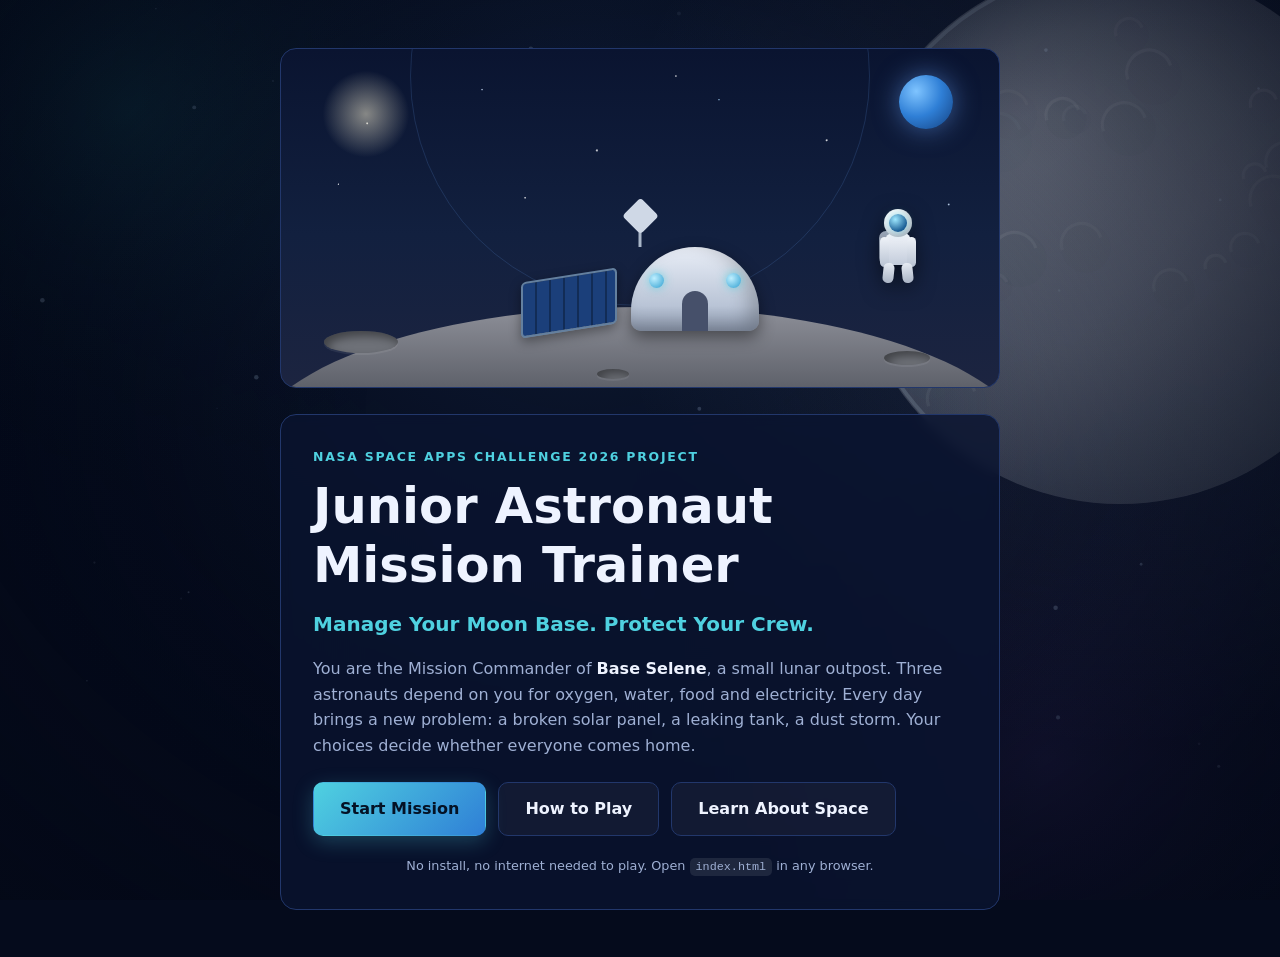
==== commit e3609cf6: "Make the HUD a slim frame around the game view The Base Resources and Mission Progress panels were c" ====
--- a/index.html
+++ b/index.html
@@ -280,20 +280,20 @@
         <button id="btn-restart-quick" class="btn btn-ghost btn-small" type="button">Restart</button>
       </div>
 
-      <div class="hud-left">
-        <div class="hud-card">
-          <h2 class="panel-title">Base Resources</h2>
-          <div id="resource-grid" class="resource-grid"></div>
-          <p class="disclaimer">
-            <strong>Simulated game values.</strong> Simplified teaching numbers for this
-            game. Not NASA operational data.
-          </p>
-        </div>
+      <!-- resources live in a slim strip along the top edge, so the whole
+           left side of the Moon Base stays clear for the astronaut -->
+      <div class="hud-strip">
+        <span class="strip-label">Supplies</span>
+        <div id="resource-grid" class="resource-grid"></div>
       </div>
 
       <div class="hud-right">
-        <div class="hud-card">
-          <h2 class="panel-title">Mission Progress</h2>
+        <div class="hud-card is-collapsed">
+          <div class="card-head">
+            <h2 class="panel-title">Mission</h2>
+            <button id="btn-toggle-objectives" class="btn-toggle" type="button"
+                    aria-expanded="false" aria-controls="objective-list">Objectives</button>
+          </div>
           <div class="progress-wrap">
             <div class="progress-head">
               <span id="progress-text">0 of 6 objectives complete</span>
@@ -308,6 +308,10 @@
             <p id="current-objective" class="objective-text">&mdash;</p>
           </div>
           <ul id="objective-list" class="objective-list"></ul>
+          <p class="disclaimer">
+            <strong>Simulated game values.</strong> Simplified teaching numbers for this
+            game. Not NASA operational data.
+          </p>
         </div>
       </div>
 
--- a/style.css
+++ b/style.css
@@ -1253,7 +1253,10 @@
   touch-action: none;          /* the player, not the page, handles drags */
 }
 
-/* ---------- HUD ---------- */
+/* ---------- HUD ----------
+   A slim bar across the top, a thin resource strip under it, and one
+   small card in the top right corner. Everything else on screen belongs
+   to the Moon Base. */
 
 .hud {
   position: absolute;
@@ -1267,54 +1270,137 @@
   top: 0; left: 0; right: 0;
   display: flex;
   align-items: center;
-  gap: 10px;
-  flex-wrap: wrap;
-  padding: 10px 14px;
-  background: linear-gradient(180deg, rgba(5, 11, 28, .92), rgba(5, 11, 28, 0));
+  gap: 8px;
+  flex-wrap: nowrap;
+  padding: 5px 10px;
+  background: linear-gradient(180deg, rgba(5, 11, 28, .9), rgba(5, 11, 28, 0));
 }
 
 .hud-spacer { flex: 1 1 auto; }
 
 .hud-chip {
-  font-size: .78rem;
+  font-size: .7rem;
   font-weight: 700;
   color: var(--grey);
   background: rgba(10, 20, 48, .8);
   border: 1px solid var(--line);
   border-radius: 999px;
-  padding: 5px 12px;
+  padding: 3px 10px;
   white-space: nowrap;
 }
 
-.hud-chip strong { color: var(--white); font-size: .95rem; }
+.hud-chip strong { color: var(--white); font-size: .82rem; }
 
 .hud-top .btn { pointer-events: auto; }
 
-.hud-left  { position: absolute; top: 62px; left: 14px; width: 260px; }
-.hud-right { position: absolute; top: 62px; right: 14px; width: 280px; }
+/* ---- the slim resource strip ---- */
+
+.hud-strip {
+  position: absolute;
+  top: 33px;
+  left: 10px;
+  display: flex;
+  align-items: center;
+  gap: 8px;
+  max-width: min(700px, calc(100% - 230px));
+}
+
+.strip-label {
+  font-size: .54rem;
+  letter-spacing: .14em;
+  text-transform: uppercase;
+  color: var(--cyan-dim);
+  font-weight: 700;
+}
+
+.hud-strip .resource-grid {
+  display: flex;
+  gap: 5px;
+  flex-wrap: nowrap;          /* one slim row, never a tall two row block */
+}
+
+.hud-strip .res-card {
+  display: flex;
+  align-items: center;
+  gap: 5px;
+  min-width: 0;
+  padding: 3px 8px;
+  border-radius: 8px;
+  background: rgba(10, 20, 48, .78);
+}
+
+/* chips stay put: no hover lift on a piece of HUD */
+.hud-strip .res-card:hover { transform: none; }
+
+.hud-strip .res-top { margin: 0; gap: 4px; }
+.hud-strip .res-icon { font-size: .8rem; }
+.hud-strip .res-name { display: none; }
+.hud-strip .res-short {
+  display: block;
+  font-size: .55rem;
+  font-weight: 800;
+  letter-spacing: .04em;
+  color: var(--grey);
+}
+.hud-strip .res-number { margin-left: 0; font-size: .78rem; }
+.hud-strip .res-track { width: 34px; height: 5px; flex: none; }
+.hud-strip .res-delta { display: none; }
+
+/* ---- the mission card ---- */
+
+.hud-right { position: absolute; top: 33px; right: 10px; width: 206px; }
 
 .hud-card {
   pointer-events: auto;
   background: rgba(7, 14, 34, .84);
   border: 1px solid var(--line);
-  border-radius: 14px;
-  padding: 14px;
+  border-radius: 12px;
+  padding: 9px 10px;
   backdrop-filter: blur(6px);
-  max-height: calc(100% - 90px);
+  max-height: calc(100% - 44px);
   overflow-y: auto;
 }
 
-.hud-card .panel-title { margin-bottom: 12px; }
-.hud-card .disclaimer { font-size: .68rem; }
+.card-head {
+  display: flex;
+  align-items: center;
+  gap: 8px;
+  margin-bottom: 7px;
+}
+
+.hud-card .panel-title { margin-bottom: 0; font-size: .64rem; }
+
+/* the toggle that folds the long objective list away */
+.btn-toggle {
+  margin-left: auto;
+  font: inherit;
+  font-size: .58rem;
+  font-weight: 700;
+  letter-spacing: .04em;
+  color: var(--cyan);
+  background: rgba(79, 209, 224, .12);
+  border: 1px solid rgba(79, 209, 224, .3);
+  border-radius: 999px;
+  padding: 2px 9px;
+  cursor: pointer;
+  white-space: nowrap;
+}
+.btn-toggle:hover { background: rgba(79, 209, 224, .24); }
+
+.hud-card .progress-head { font-size: .68rem; margin-bottom: 4px; }
+.hud-card .progress-track { height: 7px; }
+.hud-card .objective-box { margin-top: 8px; padding: 6px 8px; }
+.hud-card .objective-label { font-size: .54rem; }
+.hud-card .objective-text { font-size: .74rem; margin-top: 2px; line-height: 1.35; }
+.hud-card .objective-list { margin-top: 8px; }
+.hud-card .objective-list li { font-size: .7rem; padding: 4px 0; gap: 6px; }
+.hud-card .obj-icon { font-size: .7rem; }
+.hud-card .disclaimer { margin-top: 8px; font-size: .58rem; line-height: 1.4; }
 .hud-card:hover { transform: none; box-shadow: none; }
 
-/* one resource per row, so long names like "Electricity" are never clipped */
-.hud-card .resource-grid { grid-template-columns: 1fr; gap: 7px; }
-.hud-card .res-card { padding: 8px 10px; }
-.hud-card .res-name { font-size: .62rem; letter-spacing: .03em; }
-.hud-card .res-number { font-size: .95rem; }
-
-.hud-card .objective-list li { font-size: .82rem; padding: 7px 0; }
+/* collapsed by default: only the progress and the current task show */
+.hud-card.is-collapsed .objective-list,
+.hud-card.is-collapsed .disclaimer { display: none; }
 
 .nasa-below {
   margin: 18px auto;
@@ -1470,73 +1556,92 @@
 /* ---------- smaller screens ---------- */
 
 @media (max-width: 900px) {
-  /* The HUD becomes a slim stack at the top so the world keeps
-     most of the screen on a phone. */
+  /* The HUD stays a slim stack along the top so the world keeps most of
+     the screen on a phone. Everything it can hide, it hides. */
   .hud {
     display: flex;
     flex-direction: column;
-    gap: 6px;
-    padding: 0 8px;
+    gap: 4px;
+    padding: 0 6px;
     max-height: none;
     overflow: hidden;
   }
 
   .hud-top {
     position: static;
-    padding: 6px 2px;
-    gap: 6px;
+    padding: 4px 2px;
+    gap: 5px;
+    flex-wrap: wrap;
     background: none;
   }
 
-  .hud-top .base-badge { font-size: .68rem; }
-  .hud-top .topbar-tag { font-size: .64rem; padding: 3px 8px; }
-  .hud-chip { font-size: .64rem; padding: 3px 9px; }
-  .hud-chip strong { font-size: .78rem; }
-  .hud-top .btn-small { padding: 4px 9px; font-size: .7rem; }
-
-  .hud-left, .hud-right { position: static; width: 100%; }
+  .hud-top .base-badge { font-size: .6rem; }
+  .hud-top .topbar-tag { font-size: .56rem; padding: 2px 7px; }
+  .hud-chip { font-size: .56rem; padding: 2px 8px; }
+  .hud-chip strong { font-size: .72rem; }
+  .hud-top .btn-small { padding: 3px 8px; font-size: .62rem; }
+
+  /* five tiny bars in one strip, stacked so they stay narrow */
+  .hud-strip {
+    position: static;
+    max-width: none;
+    gap: 0;
+  }
+  .strip-label { display: none; }
+  .hud-strip .resource-grid { display: flex; gap: 4px; }
+  .hud-strip .res-card {
+    flex: 1 1 0;
+    min-width: 0;
+    display: block;
+    text-align: center;
+    padding: 3px 4px;
+    border-radius: 7px;
+  }
+  .hud-strip .res-top { justify-content: center; gap: 3px; margin-bottom: 3px; }
+  .hud-strip .res-icon { font-size: .68rem; }
+  .hud-strip .res-short { font-size: .46rem; }
+  .hud-strip .res-number { font-size: .68rem; }
+  .hud-strip .res-track { width: 100%; height: 4px; }
+
+  .hud-right { position: static; width: 100%; }
 
   .hud-card {
-    padding: 8px 10px;
-    border-radius: 11px;
+    padding: 6px 8px;
+    border-radius: 9px;
     background: rgba(7, 14, 34, .82);
-    /* the desktop rule uses calc(100% - 90px) which collapses to
+    /* the desktop rule uses calc(100% - 44px) which collapses to
        almost nothing once the card is in normal flow. Must reset it. */
     max-height: none;
     overflow: visible;
   }
 
-  .hud-card .panel-title { display: none; }
+  .hud-card .card-head { margin-bottom: 3px; justify-content: flex-end; }
+  .hud-card .panel-title { display: none; }   /* the fold button says it all */
+  .btn-toggle { font-size: .5rem; padding: 1px 7px; }
+
+  .hud-card .progress-head { font-size: .58rem; margin-bottom: 2px; justify-content: flex-end; }
+  #progress-text { display: none; }           /* "0 of 6 objectives complete" is too long for a phone */
+  .hud-card .progress-track { height: 6px; }
+  .hud-card .objective-box { margin-top: 5px; padding: 5px 7px; }
+  .hud-card .objective-label { display: none; }
+  .hud-card .objective-text { font-size: .66rem; line-height: 1.3; }
+
+  /* the long list is folded away by default on a phone too, but the
+     fold button still opens it in a short scrollable box so the game
+     view is never buried */
+  .hud-card .objective-list { max-height: 28vh; overflow-y: auto; }
   .hud-card .disclaimer { display: none; }
-  .hud-card .objective-list { display: none; }
-
-  /* five tiny bars in one row */
-  .hud-card .resource-grid { grid-template-columns: repeat(5, 1fr); gap: 5px; }
-  .hud-card .res-card { padding: 5px 4px; border-radius: 8px; }
-  .hud-card .res-top { gap: 3px; margin-bottom: 5px; justify-content: center; }
-  .hud-card .res-icon { font-size: .85rem; }
-  .hud-card .res-name { display: none; }
-  .hud-card .res-short {
-    display: block;
-    font-size: .56rem;
-    font-weight: 800;
-    letter-spacing: .02em;
-    color: var(--grey);
-  }
-  .hud-card .res-number { margin-left: 0; font-size: .82rem; }
-  .hud-card .res-delta { display: none; }
-  .hud-card .res-track { height: 5px; }
-
-  .progress-head { font-size: .7rem; margin-bottom: 4px; }
-  .progress-track { height: 8px; }
-  .hud-card .objective-box { margin-top: 7px; padding: 6px 9px; }
-  .objective-label { font-size: .52rem; }
-  .objective-text { font-size: .76rem; }
 
   .stage { height: 84vh; height: 84dvh; }
 }
 
 @media (max-width: 560px) {
+  /* keep the top bar on one line: the base name is decoration, the
+     day, crew and buttons are not */
+  .hud-top { flex-wrap: nowrap; }
+  .hud-top .base-badge { display: none; }
+  .hud-chip { padding: 2px 7px; }
+
   .touch-btn { width: 52px; height: 52px; font-size: 1.2rem; }
   .panel-inner { padding: 18px 16px; }
 }
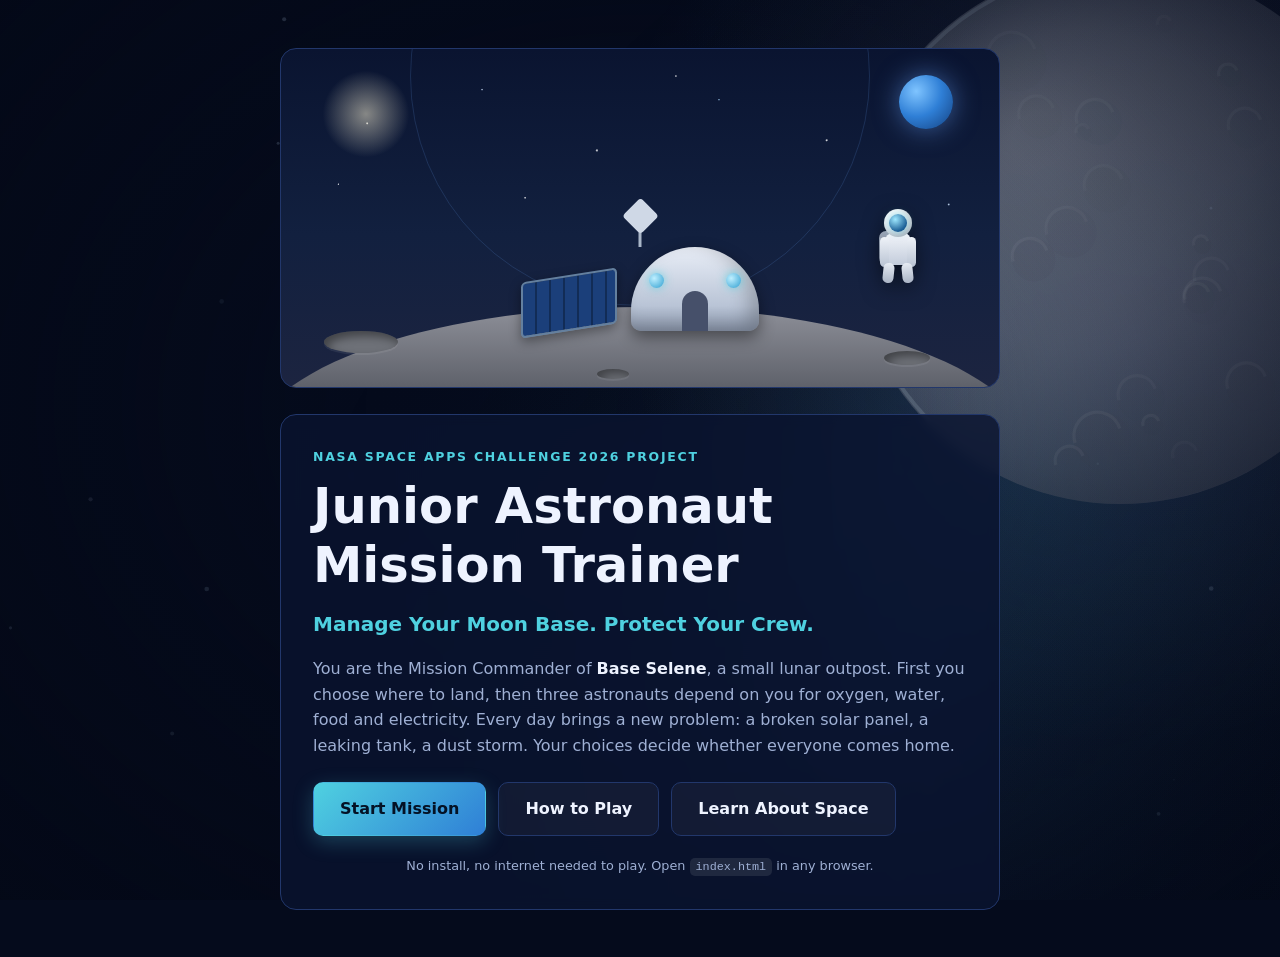
==== commit ae05b6ce: "Add the landing site map as the first step of a mission Start Mission now opens a map of the lunar s" ====
--- a/index.html
+++ b/index.html
@@ -55,9 +55,9 @@
 
     <p class="intro">
       You are the Mission Commander of <strong>Base Selene</strong>, a small lunar outpost.
-      Three astronauts depend on you for oxygen, water, food and electricity.
-      Every day brings a new problem: a broken solar panel, a leaking tank, a dust storm.
-      Your choices decide whether everyone comes home.
+      First you choose where to land, then three astronauts depend on you for oxygen,
+      water, food and electricity. Every day brings a new problem: a broken solar panel,
+      a leaking tank, a dust storm. Your choices decide whether everyone comes home.
     </p>
 
     <div class="welcome-actions">
@@ -259,7 +259,54 @@
 
 
 <!-- ============================================================
-     SCREEN 4: THE PLAYABLE 2D MOON BASE
+     SCREEN 4: THE MOON LANDING MAP
+     The first thing a player now does: choose where to land.
+     Anything on this screen marked GAME ESTIMATE was invented for
+     this game. Anything marked REAL SCIENCE is published fact.
+     ============================================================ -->
+<section id="screen-map" class="screen screen-map" hidden>
+  <div class="map-stage">
+
+    <div class="map-view">
+      <canvas id="map-canvas" aria-label="Map of the lunar south pole with selectable landing sites"></canvas>
+    </div>
+
+    <div class="map-side">
+
+      <h1 class="map-heading">Choose a Landing Site</h1>
+      <p class="map-lead">
+        Six real places on the Moon. Each one gives you something and takes
+        something away. Pick a marker on the map, or use the list.
+      </p>
+
+      <div id="zone-list" class="zone-list" role="group" aria-label="Landing sites"></div>
+
+      <div id="zone-panel" class="zone-panel"></div>
+
+      <div id="zone-compare" class="zone-compare" hidden></div>
+
+      <div class="map-actions">
+        <button id="btn-confirm-site" class="btn btn-primary" type="button" hidden>
+          Land Here
+        </button>
+        <button id="btn-map-back" class="btn btn-ghost" type="button">Back</button>
+      </div>
+
+      <p class="disclaimer">
+        <strong>Real places, invented numbers.</strong> Site names, coordinates
+        and the facts marked <span class="tag tag-fact">REAL SCIENCE</span> are
+        published science. Every percentage, difficulty rating and cargo figure
+        marked <span class="tag tag-game">GAME ESTIMATE</span> was made up for this
+        game to make the trade-offs teachable.
+      </p>
+
+    </div>
+  </div>
+</section>
+
+
+<!-- ============================================================
+     SCREEN 5: THE PLAYABLE 2D MOON BASE
      ============================================================ -->
 <section id="screen-game" class="screen screen-game" hidden>
   <div class="stage">
@@ -382,7 +429,7 @@
 
 
 <!-- ============================================================
-     SCREEN 5: RESULTS
+     SCREEN 6: RESULTS
      ============================================================ -->
 <section id="screen-result" class="screen screen-center" hidden>
   <div class="page-card result-card">
@@ -442,6 +489,8 @@
 </section>
 
 <script src="sprites.js"></script>
+<script src="sites.js"></script>
+<script src="map.js"></script>
 <script src="script.js"></script>
 <script src="world.js"></script>
 <script src="fx.js"></script>
--- a/style.css
+++ b/style.css
@@ -1690,3 +1690,205 @@
 @media (prefers-reduced-motion: reduce) {
   .station-panel, .panel-inner { animation: none; }
 }
+
+/* ============================================================
+   17. THE LANDING MAP (Phase 1)
+   Two columns on a desktop, stacked on a phone. Nothing here
+   overrides the play screen, which is untouched.
+   ============================================================ */
+
+.screen-map {
+  padding: 0;
+  max-width: none;
+  min-height: 100vh;
+}
+
+.map-stage {
+  display: grid;
+  grid-template-columns: minmax(320px, 1fr) minmax(340px, 460px);
+  gap: 0;
+  align-items: stretch;
+  min-height: 100vh;
+}
+
+.map-view {
+  position: relative;
+  min-height: 62vh;
+  background: #050b1c;
+  border-right: 1px solid var(--line);
+}
+
+#map-canvas {
+  display: block;
+  width: 100%;
+  height: 100%;
+  min-height: 62vh;
+  cursor: crosshair;
+  touch-action: manipulation;
+}
+
+.map-side {
+  padding: 22px 22px 40px;
+  overflow-y: auto;
+  max-height: 100vh;
+}
+
+.map-heading { font-size: 1.5rem; margin-bottom: 6px; }
+.map-lead { color: var(--grey); font-size: .92rem; margin-bottom: 16px; }
+
+/* ---- the site list: the keyboard route to every marker ---- */
+
+.zone-list { display: grid; gap: 8px; margin-bottom: 18px; }
+
+.zone-chip {
+  display: flex;
+  align-items: center;
+  justify-content: space-between;
+  gap: 10px;
+  width: 100%;
+  text-align: left;
+  cursor: pointer;
+  background: rgba(16, 29, 66, .72);
+  border: 1px solid var(--line);
+  border-radius: var(--radius-sm);
+  color: var(--white);
+  padding: 9px 12px;
+  font: inherit;
+  transition: border-color .18s, background .18s, transform .18s;
+}
+
+.zone-chip:hover { border-color: var(--cyan-dim); transform: translateY(-1px); }
+.zone-chip.is-selected {
+  border-color: #ffd166;
+  background: rgba(255, 209, 102, .12);
+}
+
+.zone-chip-name { font-weight: 700; font-size: .92rem; }
+.zone-chip-meta { color: var(--grey); font-size: .74rem; white-space: nowrap; }
+
+/* ---- the detail card ---- */
+
+.zone-panel {
+  background: rgba(10, 20, 48, .7);
+  border: 1px solid var(--line);
+  border-radius: var(--radius);
+  padding: 16px;
+}
+
+.zone-empty { color: var(--grey); font-size: .92rem; margin: 0; }
+.zone-coords { color: var(--cyan); font-size: .8rem; margin: 0 0 10px; }
+.zone-summary { color: var(--grey); font-size: .92rem; margin-bottom: 14px; }
+
+.zone-scores {
+  display: grid;
+  grid-template-columns: 1fr 1fr;
+  gap: 10px;
+  margin-bottom: 14px;
+}
+
+.zone-score {
+  background: rgba(23, 42, 86, .6);
+  border-radius: var(--radius-sm);
+  padding: 8px 10px;
+}
+.zone-score-label { display: block; font-size: .68rem; color: var(--grey); }
+.zone-score-value { display: block; font-weight: 800; font-size: 1rem; color: var(--warn); }
+
+.zone-meters { margin-bottom: 14px; }
+.zone-meter { display: flex; align-items: center; gap: 8px; margin-bottom: 4px; }
+.zone-meter-label { flex: 1 1 auto; font-size: .78rem; color: var(--grey); }
+.zone-meter-track {
+  flex: 0 0 90px;
+  height: 7px;
+  background: rgba(255, 255, 255, .1);
+  border-radius: 999px;
+  overflow: hidden;
+}
+.zone-meter-fill { display: block; height: 100%; border-radius: 999px; background: var(--cyan-dim); }
+.zone-meter-fill.is-high { background: var(--good); }
+.zone-meter-fill.is-mid  { background: var(--warn); }
+.zone-meter-fill.is-low  { background: var(--bad); }
+.zone-meter-value { flex: 0 0 38px; text-align: right; font-size: .74rem; color: var(--white); }
+.zone-meter-note { font-size: .66rem; color: #7f92b8; margin: 0 0 10px; }
+.zone-meter-note strong { color: var(--warn); }
+
+.zone-multiplier {
+  flex: 0 0 46px;
+  text-align: right;
+  font-weight: 800;
+  font-size: .84rem;
+}
+.zone-multiplier.is-good { color: var(--good); }
+.zone-multiplier.is-mid  { color: var(--warn); }
+.zone-multiplier.is-bad  { color: var(--bad); }
+
+.zone-cols { display: grid; grid-template-columns: 1fr 1fr; gap: 12px; margin-bottom: 14px; }
+.zone-col h3 { font-size: .74rem; margin-bottom: 6px; text-transform: uppercase; letter-spacing: .05em; }
+.zone-col ul { list-style: none; padding: 0; margin: 0; }
+.zone-col li { font-size: .78rem; color: var(--grey); margin-bottom: 6px; padding-left: 16px; position: relative; }
+.zone-col li::before { position: absolute; left: 0; }
+.zone-pro { color: var(--good); }
+.zone-pro li::before { content: '+'; color: var(--good); font-weight: 800; }
+.zone-con { color: var(--bad); }
+.zone-con li::before { content: '-'; color: var(--bad); font-weight: 800; }
+
+.zone-facts-head { font-size: .84rem; margin-bottom: 8px; color: var(--white); }
+.zone-facts { margin: 0 0 14px 18px; }
+.zone-facts li { font-size: .8rem; color: var(--grey); margin-bottom: 8px; }
+
+.zone-estimate-note {
+  font-size: .7rem;
+  color: #7f92b8;
+  border-left: 2px solid var(--warn);
+  padding-left: 10px;
+  margin: 0 0 12px;
+}
+
+/* ---- comparison table ---- */
+
+.zone-compare { margin-top: 18px; }
+.zone-compare-scroll { overflow-x: auto; }
+.zone-compare-table {
+  width: 100%;
+  border-collapse: collapse;
+  font-size: .74rem;
+  margin-bottom: 10px;
+}
+.zone-compare-table th, .zone-compare-table td {
+  border: 1px solid var(--line);
+  padding: 6px 8px;
+  text-align: left;
+  vertical-align: top;
+}
+.zone-compare-table thead th { background: rgba(23, 42, 86, .85); color: var(--cyan); }
+.zone-compare-table tbody th { color: var(--grey); font-weight: 600; white-space: nowrap; }
+.zone-compare-table em { color: var(--warn); font-style: normal; font-size: .9em; }
+
+.map-actions { display: flex; gap: 10px; margin-top: 18px; flex-wrap: wrap; }
+.map-actions .btn { margin-top: 0; }
+
+/* ---- narrow screens: the map goes above the panel ---- */
+
+@media (max-width: 900px) {
+  .map-stage { grid-template-columns: 1fr; }
+  .map-view { min-height: 46vh; border-right: 0; border-bottom: 1px solid var(--line); }
+  #map-canvas { min-height: 46vh; }
+  .map-side { max-height: none; }
+}
+
+@media (max-width: 560px) {
+  .map-heading { font-size: 1.2rem; }
+  .map-side { padding: 16px 14px 34px; }
+  .zone-chip { flex-direction: column; align-items: flex-start; gap: 2px; }
+  .zone-meter-track { flex-basis: 64px; }
+  .zone-cols { grid-template-columns: 1fr; }
+  .zone-scores { grid-template-columns: 1fr; }
+  .map-actions .btn { flex: 1 1 auto; }
+}
+
+/* the map loop stops on its own when the screen hides, but if motion
+   is reduced the pulsing markers must not restart either */
+@media (prefers-reduced-motion: reduce) {
+  .zone-chip { transition: none; }
+  .zone-chip:hover { transform: none; }
+}
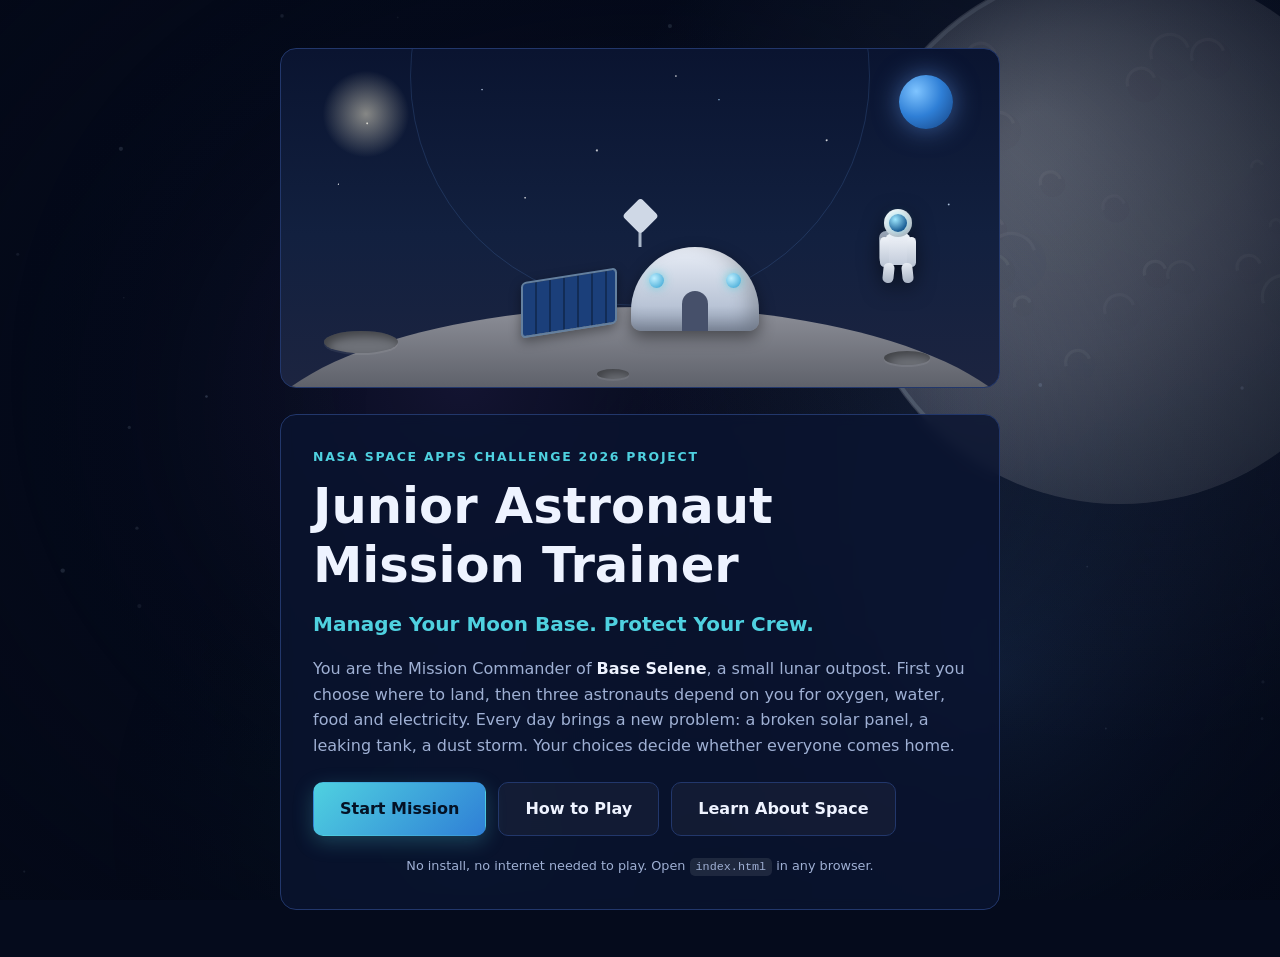
==== commit 0c1a5839: "Let the player lay out the base before the mission starts The builder runs inside the game screen on" ====
--- a/index.html
+++ b/index.html
@@ -415,6 +415,36 @@
 
   </div>
 
+  <!-- ---------- base builder (Phase 2) ----------
+       Shown only while building. The world above is the same canvas
+       the mission uses, so what you arrange here is what you walk
+       around in. -->
+  <div id="build-bar" class="build-bar" hidden>
+
+    <div class="build-palette-wrap">
+      <h2 class="build-heading">Choose what to build</h2>
+      <p class="build-lead">
+        Pick a structure, then click the ground to place it. Click a placed
+        structure to move or remove it.
+      </p>
+      <div id="build-palette" class="build-palette" role="group" aria-label="Structures"></div>
+      <p class="tiny-note build-note">
+        Costs and supply limits are <span class="tag tag-game">GAME ESTIMATE</span> values
+        invented for this game.
+      </p>
+    </div>
+
+    <div class="build-side">
+      <div id="build-cargo" class="build-cargo"></div>
+      <div id="build-summary" class="build-summary"></div>
+      <div id="build-actions" class="build-actions"></div>
+      <button id="btn-build-back" class="btn btn-ghost btn-small" type="button">
+        Change landing site
+      </button>
+    </div>
+
+  </div>
+
   <!-- ---------- NASA panel (kept from the previous version) ---------- -->
   <section class="panel panel-nasa nasa-below">
     <h2 class="panel-title">NASA Open Data</h2>
@@ -493,6 +523,7 @@
 <script src="map.js"></script>
 <script src="script.js"></script>
 <script src="world.js"></script>
+<script src="builder.js"></script>
 <script src="fx.js"></script>
 </body>
 </html>
--- a/style.css
+++ b/style.css
@@ -1886,9 +1886,192 @@
   .map-actions .btn { flex: 1 1 auto; }
 }
 
-/* the map loop stops on its own when the screen hides, but if motion
-   is reduced the pulsing markers must not restart either */
+/* ============================================================
+   18. THE BASE BUILDER (Phase 2)
+   The builder reuses the game screen and its canvas. While it is
+   open the play HUD steps out of the way, and nothing here is on
+   screen during a normal mission.
+   ============================================================ */
+
+/* the play interface is hidden while building, and only while building */
+.screen-game.is-building .hud,
+.screen-game.is-building .touch-pad,
+.screen-game.is-building .nasa-below { display: none; }
+
+.screen-game.is-building .stage {
+  height: 50vh;
+  height: 50dvh;
+  min-height: 300px;
+  border-bottom-color: var(--cyan-dim);
+}
+
+#game-canvas { cursor: crosshair; }
+.screen-game.is-building #game-canvas { cursor: copy; }
+
+.build-bar {
+  display: grid;
+  grid-template-columns: minmax(0, 1fr) minmax(280px, 360px);
+  gap: 18px;
+  padding: 18px 20px 34px;
+  align-items: start;
+}
+
+.build-heading { font-size: 1.15rem; margin-bottom: 4px; }
+.build-lead { color: var(--grey); font-size: .84rem; margin-bottom: 14px; }
+.build-note { margin-top: 12px; }
+
+/* ---- palette ---- */
+
+.build-palette {
+  display: grid;
+  grid-template-columns: repeat(auto-fill, minmax(250px, 1fr));
+  gap: 8px;
+}
+
+.build-item {
+  display: flex;
+  align-items: center;
+  gap: 10px;
+  width: 100%;
+  text-align: left;
+  cursor: pointer;
+  background: rgba(16, 29, 66, .75);
+  border: 1px solid var(--line);
+  border-radius: var(--radius-sm);
+  color: var(--white);
+  padding: 8px 10px;
+  font: inherit;
+  transition: border-color .16s, background .16s, transform .16s;
+}
+
+.build-item:hover:not(:disabled) { border-color: var(--cyan-dim); transform: translateY(-1px); }
+.build-item.is-armed {
+  border-color: #ffd166;
+  background: rgba(255, 209, 102, .12);
+  box-shadow: 0 0 0 1px rgba(255, 209, 102, .4);
+}
+.build-item.is-blocked { opacity: .45; cursor: not-allowed; }
+.build-item.is-blocked .build-item-have { color: var(--bad); }
+
+.build-thumb { flex: 0 0 44px; width: 44px; height: 44px; image-rendering: auto; }
+
+.build-item-text { flex: 1 1 auto; min-width: 0; }
+.build-item-name { display: block; font-weight: 700; font-size: .88rem; }
+.build-item-role {
+  display: block;
+  font-size: .7rem;
+  color: var(--grey);
+  line-height: 1.35;
+}
+
+.build-item-meta { flex: 0 0 auto; text-align: right; }
+.build-item-cost {
+  display: block;
+  font-weight: 800;
+  font-size: .9rem;
+  color: var(--warn);
+}
+.build-item-have { display: block; font-size: .68rem; color: var(--grey); }
+
+/* ---- cargo ---- */
+
+.build-cargo {
+  background: rgba(10, 20, 48, .7);
+  border: 1px solid var(--line);
+  border-radius: var(--radius);
+  padding: 12px 14px;
+  margin-bottom: 14px;
+}
+
+.build-cargo-head {
+  display: flex;
+  justify-content: space-between;
+  align-items: baseline;
+  font-size: .8rem;
+  color: var(--grey);
+}
+.build-cargo-head strong { color: var(--white); font-size: 1.05rem; }
+
+.build-cargo-bar {
+  height: 9px;
+  margin: 8px 0 6px;
+  background: rgba(255, 255, 255, .1);
+  border-radius: 999px;
+  overflow: hidden;
+}
+.build-cargo-bar-fill { display: block; height: 100%; background: linear-gradient(90deg, #d99a1c, #ffd166); }
+.build-cargo-bar-fill.is-low { background: linear-gradient(90deg, #d97a2c, #ffb35c); }
+.build-cargo-bar-fill.is-over { background: linear-gradient(90deg, #d94a62, #fb7185); }
+
+.build-cargo-note { font-size: .72rem; color: var(--grey); margin: 0; }
+.build-cargo-note strong { color: var(--white); }
+
+/* ---- layout summary ---- */
+
+.build-summary {
+  background: rgba(10, 20, 48, .7);
+  border: 1px solid var(--line);
+  border-radius: var(--radius);
+  padding: 12px 14px;
+  margin-bottom: 14px;
+  max-height: 240px;
+  overflow-y: auto;
+}
+
+.build-summary-head { font-size: .84rem; margin-bottom: 8px; }
+.build-summary-empty { font-size: .78rem; color: var(--grey); margin: 0; }
+
+.build-rows { list-style: none; margin: 0; padding: 0; }
+.build-row {
+  display: flex;
+  justify-content: space-between;
+  gap: 10px;
+  padding: 6px 8px;
+  border-radius: 7px;
+  font-size: .78rem;
+  cursor: pointer;
+  border: 1px solid transparent;
+}
+.build-row:hover { background: rgba(79, 209, 224, .1); }
+.build-row.is-selected { border-color: var(--cyan); background: rgba(79, 209, 224, .14); }
+.build-row-x { color: var(--grey); font-size: .72rem; white-space: nowrap; }
+
+/* ---- actions ---- */
+
+.build-actions { margin-bottom: 10px; }
+.build-hint { font-size: .78rem; color: var(--cyan); margin: 0 0 8px; }
+
+.build-blocked {
+  font-size: .76rem;
+  color: #ffc4c4;
+  background: rgba(60, 10, 20, .55);
+  border-left: 2px solid var(--bad);
+  padding: 8px 10px;
+  margin: 0 0 10px;
+  border-radius: 0 7px 7px 0;
+}
+
+.build-buttons { display: flex; flex-wrap: wrap; gap: 8px; }
+.build-buttons .btn { margin-top: 0; }
+
+/* ---- narrow screens ---- */
+
+@media (max-width: 900px) {
+  .build-bar { grid-template-columns: 1fr; padding: 14px 14px 28px; }
+  .build-palette { grid-template-columns: repeat(auto-fill, minmax(220px, 1fr)); }
+}
+
+@media (max-width: 560px) {
+  .screen-game.is-building .stage { height: 40vh; min-height: 240px; }
+  .build-palette { grid-template-columns: 1fr; }
+  .build-heading { font-size: 1rem; }
+  .build-buttons .btn { flex: 1 1 auto; }
+}
+
 @media (prefers-reduced-motion: reduce) {
+  /* the map draws one still frame, and the builder must not hover-lift */
   .zone-chip { transition: none; }
   .zone-chip:hover { transform: none; }
-}
+  .build-item { transition: none; }
+  .build-item:hover:not(:disabled) { transform: none; }
+}
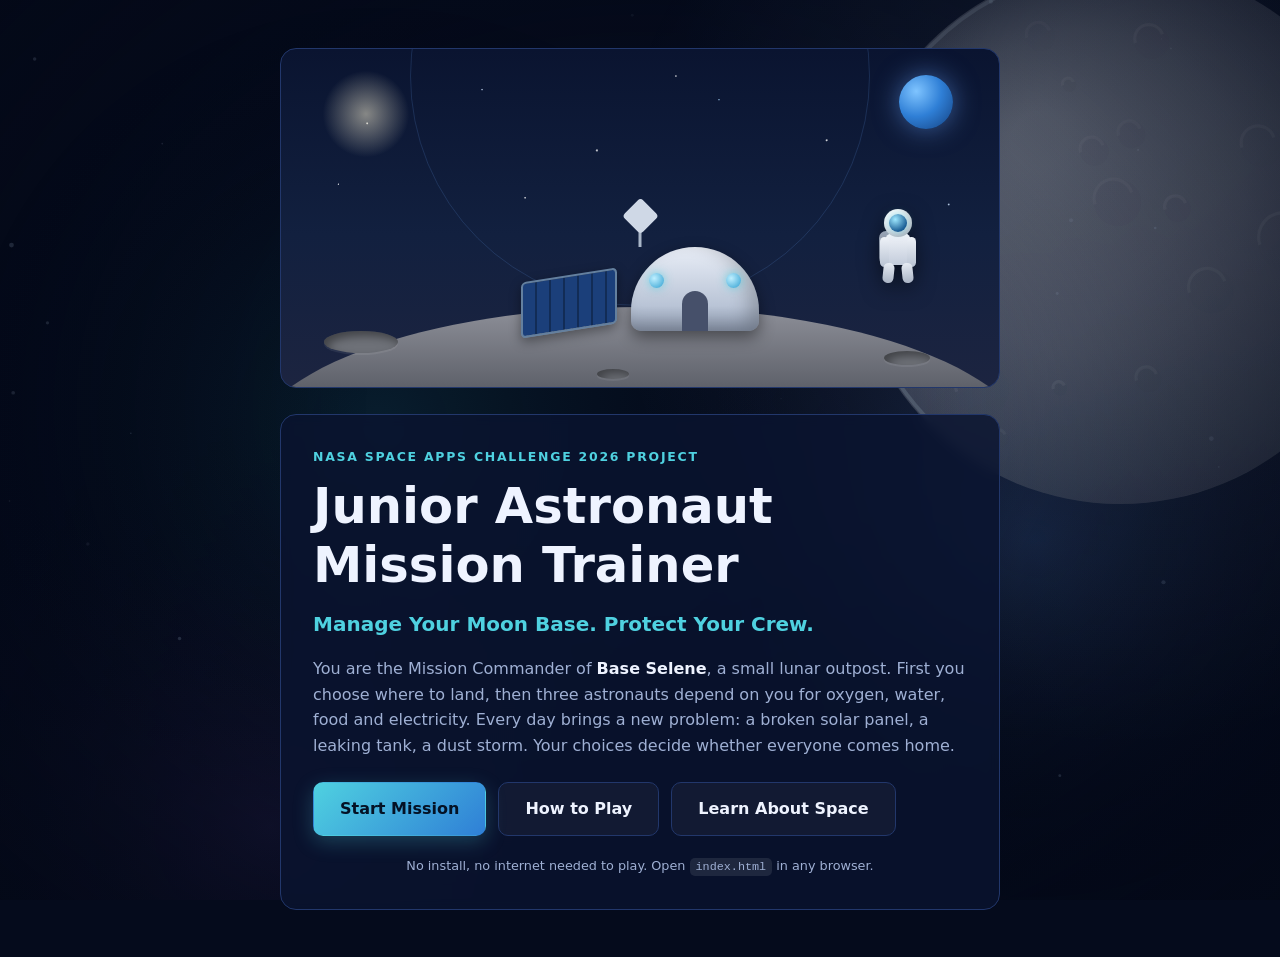
==== commit 0f4168cb: "Make the landing site and the base actually matter (Phases 3-5) Until now the landing site and the b" ====
--- a/index.html
+++ b/index.html
@@ -269,6 +269,12 @@
 
     <div class="map-view">
       <canvas id="map-canvas" aria-label="Map of the lunar south pole with selectable landing sites"></canvas>
+
+      <!-- Phase 4: the whole-hemisphere view is the honest default, but
+           Shackleton really is only 20.9 km across while Cabeus is
+           100.58 km, so zooming in is what makes the real craters
+           readable. The dashed rings on the map are those real sizes. -->
+      <div id="map-zoom" class="map-zoom" role="group" aria-label="Map zoom"></div>
     </div>
 
     <div class="map-side">
@@ -354,6 +360,10 @@
             <span class="objective-label">Current Objective</span>
             <p id="current-objective" class="objective-text">&mdash;</p>
           </div>
+          <!-- Phase 5: sits directly under the current objective, and
+               above the full list, because an open challenge is
+               something to do NOW and a long objective list is not. -->
+          <div id="challenge-panel" class="challenge-panel" hidden></div>
           <ul id="objective-list" class="objective-list"></ul>
           <p class="disclaimer">
             <strong>Simulated game values.</strong> Simplified teaching numbers for this
@@ -435,6 +445,7 @@
     </div>
 
     <div class="build-side">
+      <div id="build-checklist" class="build-checklist"></div>
       <div id="build-cargo" class="build-cargo"></div>
       <div id="build-summary" class="build-summary"></div>
       <div id="build-actions" class="build-actions"></div>
@@ -488,6 +499,10 @@
         <span class="rm-value" id="r-objectives">&mdash;</span>
       </div>
       <div class="result-card-mini">
+        <span class="rm-label">Challenges</span>
+        <span class="rm-value" id="r-challenges">&mdash;</span>
+      </div>
+      <div class="result-card-mini">
         <span class="rm-label">Good Decisions</span>
         <span class="rm-value" id="r-decisions">&mdash;</span>
       </div>
@@ -496,8 +511,23 @@
     <h3 class="result-section">Remaining Resources</h3>
     <div id="result-resources" class="result-resources"></div>
 
-    <h3 class="result-section">Completed Objectives</h3>
+    <h3 class="result-section">Objectives</h3>
+    <p class="result-subhead">
+      <strong>Required</strong> objectives decide whether the mission succeeds.
+      <strong>Optional</strong> ones only add to the score. Every point is counted once
+      and once only.
+    </p>
     <ul id="result-objectives" class="objective-list"></ul>
+
+    <h3 class="result-section">Challenges &amp; Repairs</h3>
+    <ul id="result-challenges" class="challenge-history"></ul>
+
+    <h3 class="result-section">Achievements</h3>
+    <p class="result-subhead">
+      Badges only. An achievement never adds points, never rescues a failed mission and
+      never excuses running past the 16 day limit.
+    </p>
+    <div id="result-achievements" class="achievement-grid"></div>
 
     <h3 class="result-section">Performance Report</h3>
     <p id="result-report" class="result-report"></p>
@@ -520,7 +550,16 @@
 
 <script src="sprites.js"></script>
 <script src="sites.js"></script>
+<script src="lunar-data.js"></script>
 <script src="map.js"></script>
+<!-- mission.js loads before script.js because script.js reads the
+     Phase 3 state it creates while the page is still loading. It only
+     calls into script.js at runtime, never at load. -->
+<script src="mission.js"></script>
+<!-- challenges.js holds Phase 5's challenges and achievements. Like
+     mission.js it only calls into script.js at runtime, and script.js
+     reads its state while the page is still loading. -->
+<script src="challenges.js"></script>
 <script src="script.js"></script>
 <script src="world.js"></script>
 <script src="builder.js"></script>
--- a/style.css
+++ b/style.css
@@ -1916,6 +1916,12 @@
   align-items: start;
 }
 
+/* The bar is laid out with `display: grid`, and an author rule beats
+   the browser's default for [hidden], so the attribute alone was not
+   enough to take it off screen. Without this the whole builder stayed
+   visible underneath the running mission. */
+.build-bar[hidden] { display: none; }
+
 .build-heading { font-size: 1.15rem; margin-bottom: 4px; }
 .build-lead { color: var(--grey); font-size: .84rem; margin-bottom: 14px; }
 .build-note { margin-top: 12px; }
@@ -1972,6 +1978,79 @@
   color: var(--warn);
 }
 .build-item-have { display: block; font-size: .68rem; color: var(--grey); }
+
+/* ---- pre-flight checklist (Phase 3) ---- */
+
+.build-checklist {
+  background: rgba(10, 20, 48, .7);
+  border: 1px solid var(--line);
+  border-radius: var(--radius);
+  padding: 12px 14px;
+  margin-bottom: 14px;
+}
+
+.checklist-head { font-size: .9rem; margin-bottom: 10px; }
+.check-group + .check-group { margin-top: 12px; }
+.check-group-head {
+  font-size: .74rem;
+  text-transform: uppercase;
+  letter-spacing: .06em;
+  color: var(--cyan);
+  margin-bottom: 6px;
+}
+
+.check-list { list-style: none; margin: 0; padding: 0; }
+
+.check-row {
+  display: flex;
+  align-items: flex-start;
+  gap: 8px;
+  padding: 4px 0;
+  font-size: .76rem;
+  line-height: 1.3;
+}
+
+.check-mark {
+  flex: 0 0 16px;
+  width: 16px;
+  text-align: center;
+  font-weight: 800;
+  line-height: 1.3;
+}
+
+.check-body { flex: 1 1 auto; min-width: 0; }
+.check-label { display: block; }
+.check-detail { display: block; color: var(--grey); font-size: .68rem; }
+
+.check-row.is-ok .check-mark { color: var(--good); }
+.check-row.is-ok .check-label { color: var(--white); }
+.check-row.is-warn .check-mark { color: var(--warn); }
+.check-row.is-warn .check-label { color: var(--warn); }
+.check-row.is-bad .check-mark { color: var(--bad); }
+.check-row.is-bad .check-label { color: #ffc4c4; }
+
+.check-explain { font-size: .66rem; color: var(--grey); margin: 6px 0 0; }
+
+.check-verdict {
+  font-size: .76rem;
+  margin: 12px 0 0;
+  padding: 8px 10px;
+  border-radius: 7px;
+}
+
+.check-verdict.is-ok {
+  background: rgba(74, 222, 128, .12);
+  border-left: 2px solid var(--good);
+  color: var(--good);
+}
+
+.check-verdict.is-bad {
+  background: rgba(60, 10, 20, .55);
+  border-left: 2px solid var(--bad);
+  color: #ffc4c4;
+}
+
+.check-note { font-size: .64rem; color: var(--grey); margin: 10px 0 0; line-height: 1.5; }
 
 /* ---- cargo ---- */
 
@@ -2068,10 +2147,338 @@
   .build-buttons .btn { flex: 1 1 auto; }
 }
 
+/* ============================================================
+   19. PHASE 4 - VERIFIED LUNAR DATA
+   The evidence panel on the site card, the zoom control on the map,
+   and the per-site NASA photograph. None of this is visible during a
+   mission.
+   ============================================================ */
+
+/* ---- map zoom ---- */
+
+.map-zoom {
+  display: flex;
+  flex-wrap: wrap;
+  gap: 6px;
+  justify-content: center;
+  padding: 8px 10px 2px;
+}
+
+.map-zoom-btn {
+  font: inherit;
+  font-size: .72rem;
+  padding: 4px 10px;
+  border-radius: 999px;
+  border: 1px solid var(--line);
+  background: rgba(10, 20, 48, .8);
+  color: var(--grey);
+  cursor: pointer;
+  transition: border-color .16s, color .16s;
+}
+
+.map-zoom-btn:hover { border-color: var(--cyan-dim); color: var(--white); }
+.map-zoom-btn.is-on {
+  border-color: var(--cyan);
+  color: var(--cyan);
+  background: rgba(79, 209, 224, .12);
+}
+
+/* ---- the three evidence blocks ---- */
+
+.zone-evidence { margin-top: 16px; }
+
+.zone-meters-head {
+  font-size: .8rem;
+  display: flex;
+  align-items: center;
+  gap: 8px;
+  flex-wrap: wrap;
+  margin: 18px 0 10px;
+}
+
+.ev-block {
+  background: rgba(10, 20, 48, .7);
+  border: 1px solid var(--line);
+  border-radius: var(--radius);
+  padding: 12px 14px;
+  margin-bottom: 12px;
+}
+
+.ev-head {
+  font-size: .78rem;
+  display: flex;
+  align-items: center;
+  gap: 8px;
+  flex-wrap: wrap;
+  margin-bottom: 8px;
+}
+
+.ev-tag-interpreted { background: rgba(96, 165, 250, .18); color: #93c5fd; }
+.ev-tag-missing { background: rgba(148, 163, 184, .18); color: #b6c2d4; }
+
+.ev-list { list-style: none; margin: 0; padding: 0; }
+
+.ev-row {
+  display: grid;
+  grid-template-columns: minmax(0, 1fr);
+  gap: 2px;
+  padding: 7px 0;
+  font-size: .78rem;
+  line-height: 1.4;
+}
+
+.ev-row + .ev-row { border-top: 1px solid rgba(120, 140, 180, .14); }
+
+.ev-label { font-weight: 700; color: var(--white); }
+.ev-value { color: var(--cyan); font-weight: 700; }
+.ev-detail { color: var(--grey); font-size: .72rem; }
+.ev-cite { font-size: .68rem; color: var(--grey); }
+
+.ev-src { color: var(--cyan-dim); }
+
+.ev-row.is-missing .ev-value { color: #b6c2d4; }
+.ev-row.is-interpreted .ev-value { color: #93c5fd; }
+
+.ev-note { font-size: .68rem; color: var(--grey); margin: 8px 0 0; line-height: 1.5; }
+.ev-note a { color: var(--cyan-dim); }
+
+/* ---- per-site NASA photograph ---- */
+
+.site-images { margin-top: 14px; }
+
+.site-images-head {
+  font-size: .78rem;
+  display: flex;
+  align-items: center;
+  gap: 8px;
+  margin-bottom: 8px;
+}
+
+.site-images-status {
+  font-size: .72rem;
+  color: var(--grey);
+  margin: 0;
+  padding: 10px 12px;
+  border-radius: var(--radius-sm);
+  border: 1px dashed var(--line);
+  line-height: 1.5;
+}
+
+.site-images-status.is-empty { border-style: dotted; }
+.site-images-status.is-error {
+  color: #ffc4c4;
+  border-color: rgba(251, 113, 133, .4);
+  background: rgba(60, 10, 20, .4);
+}
+
+.nasa-item-featured {
+  border-color: var(--cyan-dim) !important;
+  box-shadow: 0 0 0 1px rgba(79, 209, 224, .18);
+}
+
+.n-credit {
+  display: block;
+  font-size: .66rem;
+  color: var(--grey);
+  margin-top: 4px;
+  line-height: 1.4;
+}
+
+/* ============================================================
+   20. PHASE 5 - CHALLENGES AND ACHIEVEMENTS
+   Kept deliberately quiet. The HUD already has a lot on it, so the
+   challenge strip only exists when something is actually open, and
+   nothing here animates on its own.
+   ============================================================ */
+
+/* ---- the HUD challenge strip ---- */
+
+.challenge-panel {
+  display: grid;
+  gap: 6px;
+  margin-top: 10px;
+}
+
+.challenge-panel[hidden] { display: none; }
+
+.hud-challenge {
+  display: flex;
+  align-items: flex-start;
+  gap: 8px;
+  padding: 7px 9px;
+  border-radius: var(--radius-sm);
+  background: rgba(255, 209, 102, .10);
+  border: 1px solid rgba(255, 209, 102, .35);
+}
+
+.hud-challenge.is-urgent {
+  background: rgba(251, 113, 133, .12);
+  border-color: rgba(251, 113, 133, .5);
+}
+
+.hc-icon { flex: 0 0 auto; font-size: 1rem; line-height: 1.2; }
+.hc-body { min-width: 0; }
+.hc-title { display: block; font-size: .76rem; font-weight: 700; color: var(--white); }
+.hc-where { display: block; font-size: .66rem; color: var(--warn); }
+.hud-challenge.is-urgent .hc-where { color: #ffc4c4; }
+
+/* ---- the challenge card in the station panel ---- */
+
+.challenge-card {
+  margin: 0 0 12px;
+  padding: 12px;
+  border-radius: var(--radius-sm);
+  background: rgba(255, 209, 102, .07);
+  border: 1px solid rgba(255, 209, 102, .35);
+}
+
+.challenge-kind {
+  display: flex;
+  align-items: center;
+  gap: 6px;
+  font-size: .62rem;
+  letter-spacing: .08em;
+  text-transform: uppercase;
+  color: var(--warn);
+  margin-bottom: 4px;
+}
+
+.challenge-icon { font-size: .9rem; }
+.challenge-day { margin-left: auto; color: var(--grey); letter-spacing: 0; text-transform: none; }
+
+.challenge-title { font-size: .95rem; margin-bottom: 6px; }
+.challenge-brief { font-size: .78rem; color: var(--white); margin-bottom: 6px; line-height: 1.45; }
+
+.challenge-goal {
+  font-size: .72rem;
+  color: var(--cyan);
+  font-weight: 700;
+  margin-bottom: 3px;
+}
+
+.challenge-deadline { font-size: .72rem; color: var(--warn); margin-bottom: 6px; }
+
+.challenge-science {
+  font-size: .7rem;
+  color: var(--grey);
+  line-height: 1.5;
+  margin-bottom: 6px;
+  padding-left: 8px;
+  border-left: 2px solid rgba(120, 140, 180, .35);
+}
+
+.challenge-science strong { color: var(--grey); }
+
+.challenge-note { font-size: .64rem; color: var(--grey); margin-bottom: 8px; }
+
+.challenge-option { margin-bottom: 6px; }
+.challenge-option:last-child { margin-bottom: 0; }
+
+/* ---- objectives: required vs optional ---- */
+
+.objective-list .obj-kind {
+  float: right;
+  font-size: .6rem;
+  letter-spacing: .05em;
+  text-transform: uppercase;
+  color: var(--grey);
+  margin-left: 8px;
+}
+
+.objective-list .is-primary .obj-kind { color: var(--cyan-dim); }
+
+.obj-progress {
+  color: var(--cyan);
+  font-weight: 700;
+  font-size: .82em;
+  margin-left: 4px;
+}
+
+.objective-list .is-unavailable { opacity: .5; }
+.obj-optional { color: var(--grey); font-style: normal; font-size: .82em; }
+
+/* ---- results: challenge history ---- */
+
+.challenge-history { list-style: none; margin: 0; padding: 0; display: grid; gap: 8px; }
+
+.ch-entry {
+  display: flex;
+  align-items: flex-start;
+  gap: 10px;
+  padding: 10px 12px;
+  border-radius: var(--radius-sm);
+  border: 1px solid var(--line);
+  background: rgba(10, 20, 48, .6);
+}
+
+.ch-entry.is-done { border-color: rgba(74, 222, 128, .4); }
+.ch-entry.is-partial { border-color: rgba(255, 209, 102, .4); }
+.ch-entry.is-failed, .ch-entry.is-expired { border-color: rgba(251, 113, 133, .4); }
+.ch-entry.is-missed { border-color: rgba(251, 113, 133, .28); }
+.ch-entry.is-unmet, .ch-entry.ch-summary { opacity: .65; }
+
+.ch-icon { flex: 0 0 auto; font-size: 1.05rem; line-height: 1.3; }
+.ch-body { min-width: 0; }
+.ch-title { display: block; font-size: .82rem; font-weight: 700; color: var(--white); }
+.ch-outcome { display: block; font-size: .74rem; color: var(--cyan); }
+.ch-note { display: block; font-size: .7rem; color: var(--grey); margin-top: 3px; line-height: 1.5; }
+/* The totals row has no icon, so it needs the same inset as the rows
+   that do, and an explicit border colour: inheriting `--line` here
+   rendered a thick dashed outline that shouted louder than the
+   challenges it was summarising. */
+.ch-summary {
+  border-style: dashed;
+  border-color: rgba(120, 140, 180, .4);
+  padding-left: 14px;
+}
+
+/* ---- results: achievements ---- */
+
+.ach-summary { font-size: .74rem; color: var(--grey); margin-bottom: 10px; }
+
+.achievement-grid {
+  display: grid;
+  grid-template-columns: repeat(auto-fill, minmax(230px, 1fr));
+  gap: 8px;
+}
+
+.achievement {
+  display: flex;
+  align-items: flex-start;
+  gap: 9px;
+  padding: 9px 11px;
+  border-radius: var(--radius-sm);
+  border: 1px solid var(--line);
+  background: rgba(10, 20, 48, .6);
+}
+
+.achievement.is-earned { border-color: rgba(255, 209, 102, .45); }
+.achievement.is-locked { opacity: .5; }
+
+.ach-icon { flex: 0 0 auto; font-size: 1rem; line-height: 1.3; }
+.ach-body { flex: 1 1 auto; min-width: 0; }
+.ach-name { display: block; font-size: .78rem; font-weight: 700; color: var(--white); }
+.ach-blurb { display: block; font-size: .68rem; color: var(--grey); line-height: 1.4; }
+.ach-state { flex: 0 0 auto; font-size: .62rem; color: var(--warn); white-space: nowrap; }
+
+.result-subhead { font-size: .74rem; color: var(--grey); margin-bottom: 8px; line-height: 1.5; }
+
+@media (max-width: 560px) {
+  .achievement-grid { grid-template-columns: 1fr; }
+  .objective-list .obj-kind { float: none; display: block; margin-left: 0; }
+}
+
+@media (prefers-reduced-motion: reduce) {
+  .hud-challenge, .ch-entry, .achievement { transition: none; }
+}
+
 @media (prefers-reduced-motion: reduce) {
   /* the map draws one still frame, and the builder must not hover-lift */
   .zone-chip { transition: none; }
   .zone-chip:hover { transform: none; }
   .build-item { transition: none; }
   .build-item:hover:not(:disabled) { transform: none; }
-}
+  .map-zoom-btn { transition: none; }
+}
+
+
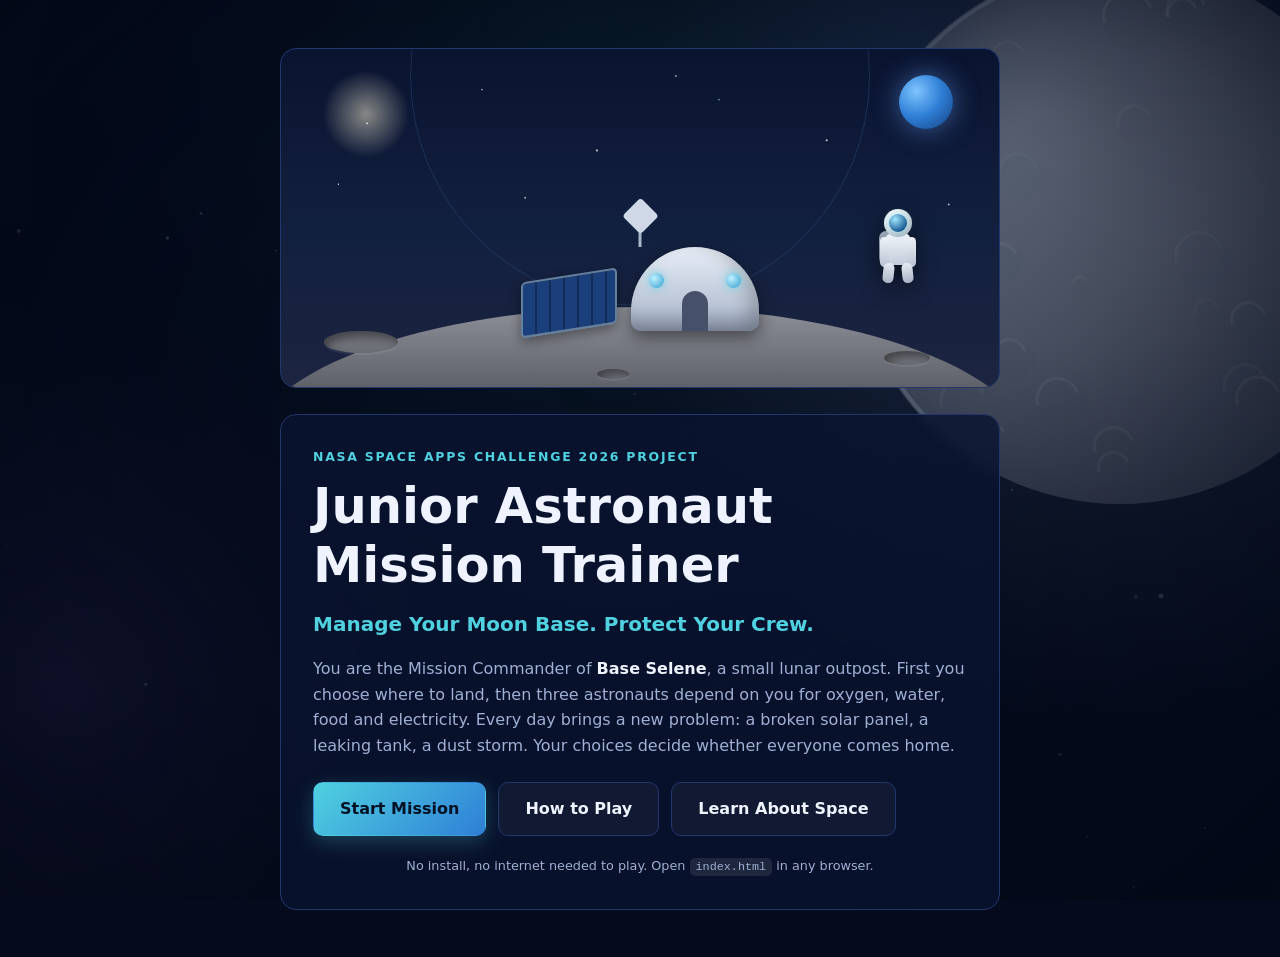
==== commit 094b2337: "Phase 6: Complete lunar colony 2.5D isometric view with day/night cycle, dust storms, emergencies, r" ====
--- a/index.html
+++ b/index.html
@@ -330,6 +330,7 @@
         <span class="hud-chip">Day <strong id="stat-day">1</strong> / <span id="stat-max-days">16</span></span>
         <span class="hud-chip">Crew <strong id="stat-crew">3</strong></span>
         <button id="btn-pause" class="btn btn-ghost btn-small" type="button">Pause</button>
+        <button id="btn-colony" class="btn btn-ghost btn-small" type="button">Colony</button>
         <button id="btn-restart-quick" class="btn btn-ghost btn-small" type="button">Restart</button>
       </div>
 
@@ -449,6 +450,9 @@
       <div id="build-cargo" class="build-cargo"></div>
       <div id="build-summary" class="build-summary"></div>
       <div id="build-actions" class="build-actions"></div>
+      <button id="btn-build-colony" class="btn btn-ghost btn-small" type="button">
+        Colony view
+      </button>
       <button id="btn-build-back" class="btn btn-ghost btn-small" type="button">
         Change landing site
       </button>
@@ -545,6 +549,60 @@
       Scores and resource values in this game are simplified simulations for learning,
       not NASA operational data.
     </p>
+  </div>
+</section>
+
+<!-- ============================================================
+     SCREEN 7: THE COLONY SURVEY (2.5D)
+
+     A second way of looking at the SAME base the 2D play view shows.
+     It reads game.layout rather than holding any base of its own, so
+     what is built here is what is built there.
+     ============================================================ -->
+<section id="screen-colony" class="screen screen-colony" hidden>
+  <div class="colony-stage">
+
+    <canvas id="colony-canvas" aria-label="Isometric view of the lunar colony"></canvas>
+
+    <!-- ---------- colony HUD ---------- -->
+    <div class="hud colony-hud">
+      <div class="hud-top">
+        <span class="base-badge">BASE SELENE &mdash; COLONY</span>
+        <span class="hud-spacer"></span>
+        <span id="colony-day-indicator" class="hud-chip" aria-live="polite">
+          <span class="day-icon" aria-hidden="true"></span>
+          <span id="colony-day-text">Day 1</span>
+          <span id="colony-time-text" class="time-of-day">Day</span>
+        </span>
+        <span class="hud-spacer"></span>
+        <button id="btn-colony-centre" class="btn btn-ghost btn-small" type="button">Recentre</button>
+        <button id="btn-colony-zoom-out" class="btn btn-ghost btn-small" type="button" aria-label="Zoom out">&minus;</button>
+        <button id="btn-colony-zoom-in" class="btn btn-ghost btn-small" type="button" aria-label="Zoom in">+</button>
+        <button id="btn-colony-back" class="btn btn-primary btn-small" type="button">Back to base</button>
+      </div>
+    </div>
+
+    <!-- ---------- side panel ---------- -->
+    <div class="colony-side">
+      <h2 class="panel-title">Colony Survey</h2>
+      <p class="colony-hint">
+        Drag to look around. Scroll or use + and &minus; to zoom.
+        W A S D walks the astronaut.
+      </p>
+      <div id="colony-palette" class="colony-palette" role="group" aria-label="Structures to place"></div>
+      <div id="colony-panel" class="colony-panel"></div>
+      <p class="colony-legend">
+        <strong>Drag</strong> look &middot; <strong>Scroll</strong> zoom &middot;
+        <strong>Click</strong> inspect &middot; <strong>WASD</strong> walk &middot;
+        <strong>Esc</strong> back
+      </p>
+      <p class="tiny-note">
+        Colony landscape, module sizes and lighting are art, not NASA
+        operational data. Module capability figures come from the same
+        simplified simulation as the rest of the game.
+      </p>
+    </div>
+
   </div>
 </section>
 
@@ -564,5 +622,12 @@
 <script src="world.js"></script>
 <script src="builder.js"></script>
 <script src="fx.js"></script>
+<!-- colony.js is the 2.5D colony survey. It loads LAST on purpose: it
+     is the only file that needs every other file to have already run,
+     because it reads the structure catalogue from world.js, the
+     placement rules from builder.js, the sprite helper from world.js
+     and the simulation from script.js and mission.js. If it is
+     missing, the game below is unaffected. -->
+<script src="colony.js"></script>
 </body>
 </html>
--- a/style.css
+++ b/style.css
@@ -2481,4 +2481,265 @@
   .map-zoom-btn { transition: none; }
 }
 
-
+/* ------------------------------------------------------------
+   Reduced motion, properly.
+
+   The two blocks above switch off transitions one selector at a
+   time. They leave every decorative animation running, and most of
+   these are `infinite` - a twinkling starfield, a pulsing alarm
+   border, an orbiting planet, a bobbing astronaut. An infinite
+   animation is exactly what a motion-sensitive player cannot escape
+   by scrolling past it, so the whole class is stopped here in one
+   place rather than remembered one selector at a time.
+
+   The rule is deliberately blunt (`*, *::before, *::after`): the
+   alternative is a list that silently rots every time a new keyframe
+   is added. Nothing is removed, only frozen at its first frame, so
+   the layout and the art direction are unchanged.
+   ------------------------------------------------------------ */
+@media (prefers-reduced-motion: reduce) {
+  *, *::before, *::after {
+    animation-duration: 0.001ms !important;
+    animation-iteration-count: 1 !important;
+    transition-duration: 0.001ms !important;
+    scroll-behavior: auto !important;
+  }
+
+  /* These three are state feedback rather than decoration, and a
+     frozen frame would hide the thing they are communicating. They
+     are slowed to a gentle pulse instead of stopped. */
+  .res-card.crit,
+  .score-ring,
+  .hud-challenge {
+    animation-duration: 2s !important;
+    animation-iteration-count: infinite !important;
+  }
+}
+
+
+
+/* ------------------------------------------------------------
+   THE COLONY SURVEY
+   ------------------------------------------------------------
+
+   The colony is its own screen with its own canvas, so none of this
+   can leak into the 2D play view. The layout is deliberately the same
+   shape as the game screen - canvas behind, floating HUD - so moving
+   between the two views does not feel like leaving the game.
+   ------------------------------------------------------------ */
+
+.screen-colony {
+  position: fixed;
+  inset: 0;
+  background: #04050a;
+}
+
+.colony-stage {
+  position: relative;
+  width: 100%;
+  height: 100%;
+}
+
+#colony-canvas {
+  display: block;
+  width: 100%;
+  height: 100%;
+  cursor: grab;
+  touch-action: none;
+}
+#colony-canvas:active { cursor: grabbing; }
+
+.colony-hud {
+  position: absolute;
+  inset: 0;
+  pointer-events: none;
+}
+.colony-hud .hud-top { pointer-events: auto; }
+
+.colony-side {
+  position: absolute;
+  top: 66px;
+  right: 14px;
+  bottom: 14px;
+  width: 288px;
+  max-width: calc(100vw - 28px);
+  overflow-y: auto;
+  padding: 16px;
+  border-radius: 14px;
+  border: 1px solid rgba(120, 150, 190, 0.22);
+  background: rgba(8, 11, 20, 0.88);
+  backdrop-filter: blur(6px);
+  -webkit-backdrop-filter: blur(6px);
+}
+
+.colony-hint {
+  margin: 0 0 12px;
+  font-size: 12.5px;
+  line-height: 1.5;
+  color: #9fb0c8;
+}
+
+.colony-legend {
+  margin: 12px 0 0;
+  font-size: 11.5px;
+  line-height: 1.7;
+  color: #7e8ea6;
+}
+.colony-legend strong { color: #c3d1e4; }
+
+/* Day/night indicator */
+.hud-chip #colony-day-indicator {
+  display: inline-flex;
+  align-items: center;
+  gap: 6px;
+  padding: 4px 10px;
+  border-radius: 999px;
+  background: rgba(20, 30, 50, 0.8);
+  border: 1px solid rgba(79, 209, 224, 0.3);
+  transition: background 0.5s ease, border-color 0.5s ease;
+}
+#colony-day-indicator.day { background: rgba(20, 50, 30, 0.9); border-color: rgba(74, 222, 128, 0.5); }
+#colony-day-indicator.night { background: rgba(30, 20, 50, 0.9); border-color: rgba(251, 191, 36, 0.5); }
+.day-icon {
+  display: inline-block;
+  width: 14px; height: 14px;
+  border-radius: 50%;
+  background: radial-gradient(circle at 30% 30%, #fff8c0, #ffcc00 60%, transparent 70%);
+  box-shadow: 0 0 8px #ffcc00;
+  transition: background 0.5s ease, box-shadow 0.5s ease;
+}
+.day-icon.night {
+  background: radial-gradient(circle at 30% 30%, #4a5568, #2d3748 60%, transparent 70%);
+  box-shadow: 0 0 8px #4a5568;
+}
+#colony-time-text { font-size: 0.75rem; font-weight: 600; text-transform: capitalize; }
+
+.colony-note {
+  margin: 10px 0 0;
+  font-size: 11.5px;
+  line-height: 1.5;
+  color: #8b9ab0;
+  border-left: 2px solid rgba(120, 150, 190, 0.3);
+  padding-left: 9px;
+}
+
+/* ---- the build palette ---- */
+
+.colony-palette {
+  display: grid;
+  grid-template-columns: 1fr 1fr;
+  gap: 6px;
+  margin-bottom: 14px;
+}
+
+.colony-chip {
+  display: flex;
+  flex-direction: column;
+  gap: 2px;
+  padding: 7px 8px;
+  border-radius: 8px;
+  border: 1px solid rgba(120, 150, 190, 0.24);
+  background: rgba(24, 30, 44, 0.85);
+  color: #d3dced;
+  font: inherit;
+  text-align: left;
+  cursor: pointer;
+  transition: border-color .15s, background .15s, transform .15s;
+}
+.colony-chip:hover:not(:disabled) {
+  border-color: rgba(79, 209, 224, 0.6);
+  transform: translateY(-1px);
+}
+.colony-chip.is-armed {
+  border-color: #ffd166;
+  background: rgba(60, 48, 20, 0.9);
+}
+.colony-chip.is-full { opacity: 0.45; }
+.chip-name { font-size: 12px; font-weight: 600; }
+.chip-meta { font-size: 10.5px; color: #8fa0b8; }
+
+/* ---- the inspector ---- */
+
+.colony-panel {
+  border-top: 1px solid rgba(120, 150, 190, 0.18);
+  padding-top: 12px;
+}
+
+.colony-panel-title {
+  margin: 0 0 3px;
+  font-size: 15px;
+  color: #e4ecf7;
+}
+
+.colony-panel-sub {
+  margin: 0 0 10px;
+  font-size: 12px;
+  line-height: 1.5;
+  color: #93a3ba;
+}
+
+.colony-stats { display: flex; flex-direction: column; gap: 5px; }
+
+.colony-stat {
+  display: flex;
+  justify-content: space-between;
+  gap: 10px;
+  font-size: 12px;
+  color: #8fa0b8;
+}
+.colony-stat strong { color: #dbe4f0; text-align: right; }
+
+.colony-bar {
+  height: 5px;
+  border-radius: 3px;
+  background: rgba(255, 255, 255, 0.09);
+  overflow: hidden;
+  margin-bottom: 4px;
+}
+.colony-bar i {
+  display: block;
+  height: 100%;
+  background: linear-gradient(90deg, #2b9fb0, #4fd1e0);
+}
+
+.colony-actions {
+  display: flex;
+  gap: 6px;
+  margin-top: 12px;
+  flex-wrap: wrap;
+}
+
+/* On a phone the side panel becomes a strip along the bottom,
+   because a 288px column would cover most of the colony. */
+@media (max-width: 760px) {
+  .colony-side {
+    top: auto;
+    left: 10px;
+    right: 10px;
+    bottom: 10px;
+    width: auto;
+    max-height: 46vh;
+  }
+  .colony-palette { grid-template-columns: repeat(4, 1fr); }
+  .chip-name { font-size: 10.5px; }
+  .chip-meta { font-size: 9.5px; }
+}
+
+@media (prefers-reduced-motion: reduce) {
+  .colony-chip { transition: none; }
+  .colony-chip:hover:not(:disabled) { transform: none; }
+}
+
+/* Resource flow animation */
+@keyframes colony-flow-pulse {
+  0% { opacity: 0.4; transform: scale(0.8); }
+  50% { opacity: 1; transform: scale(1.2); }
+  100% { opacity: 0.4; transform: scale(0.8); }
+}
+
+/* Reduced motion for colony animations */
+@media (prefers-reduced-motion: reduce) {
+  .colony-chip { transition: none; }
+  .colony-chip:hover:not(:disabled) { transform: none; }
+  .colony-panel { transition: none; }
+}
